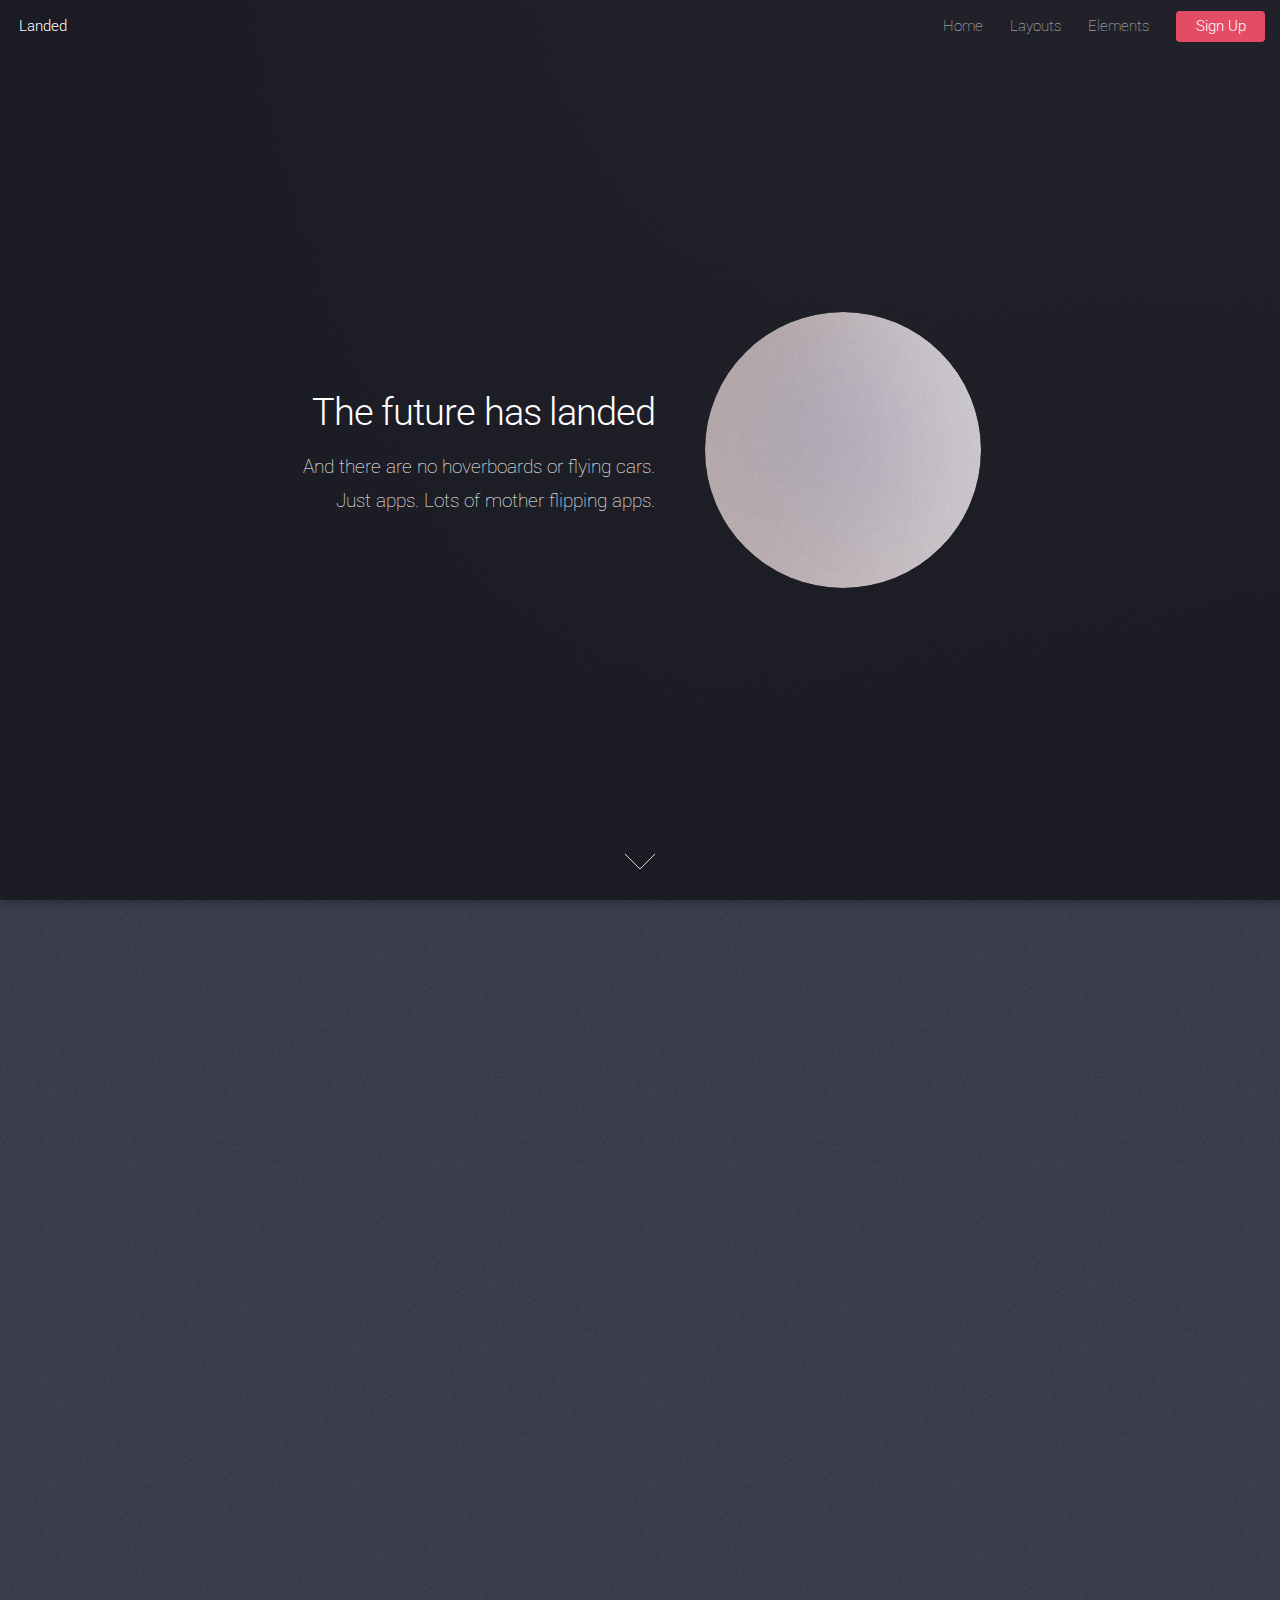
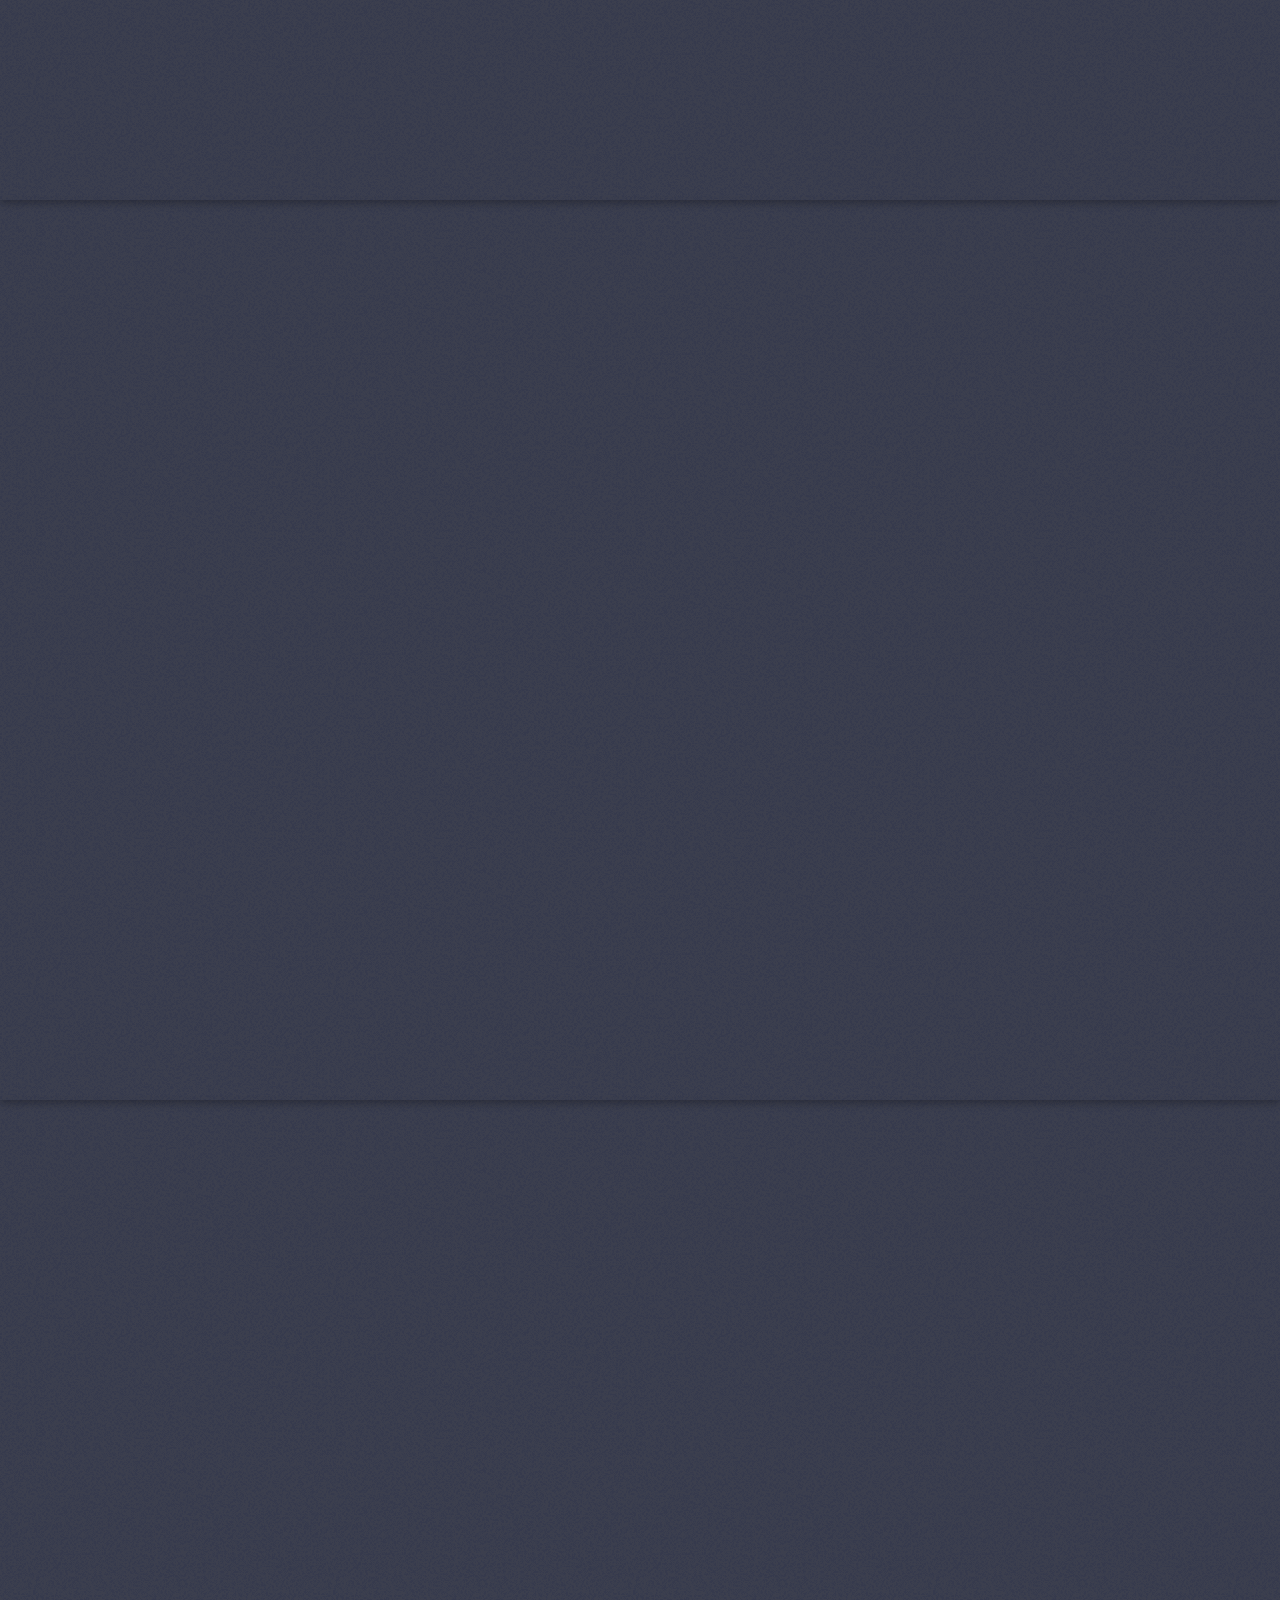
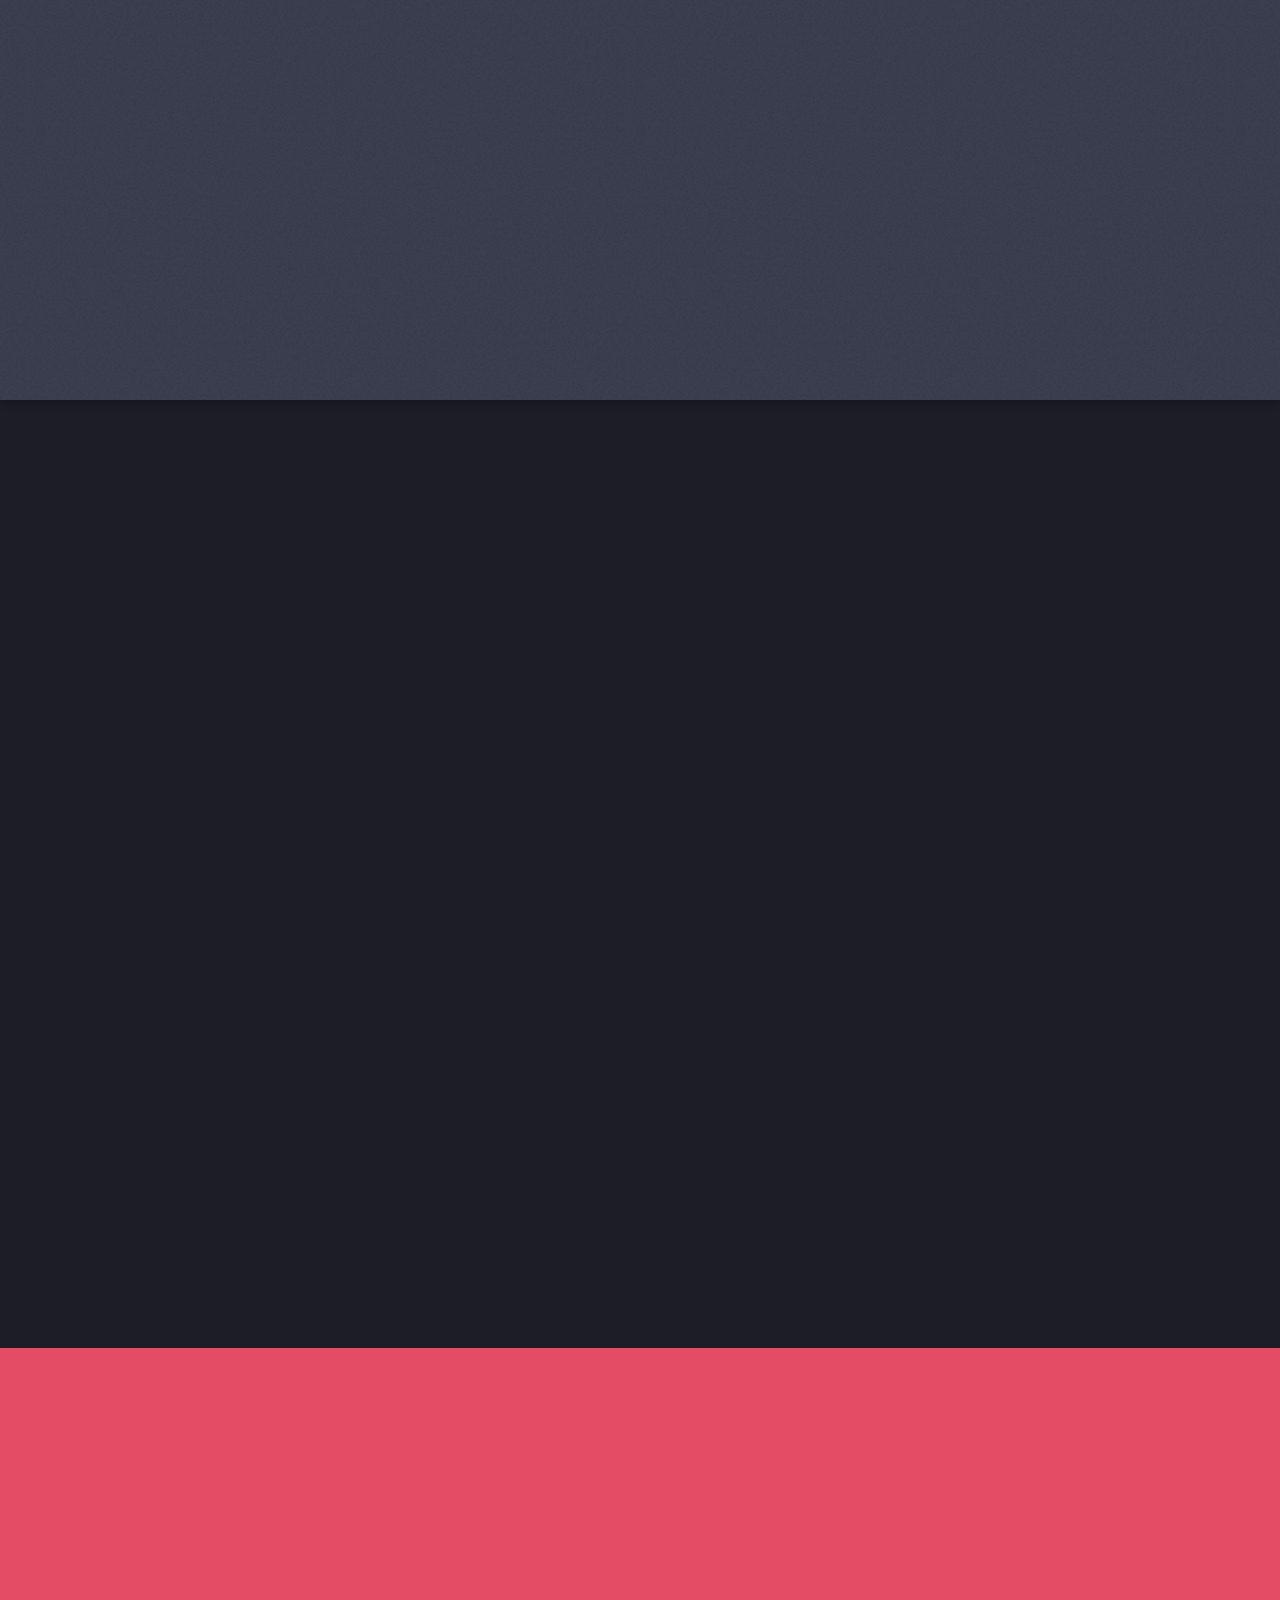
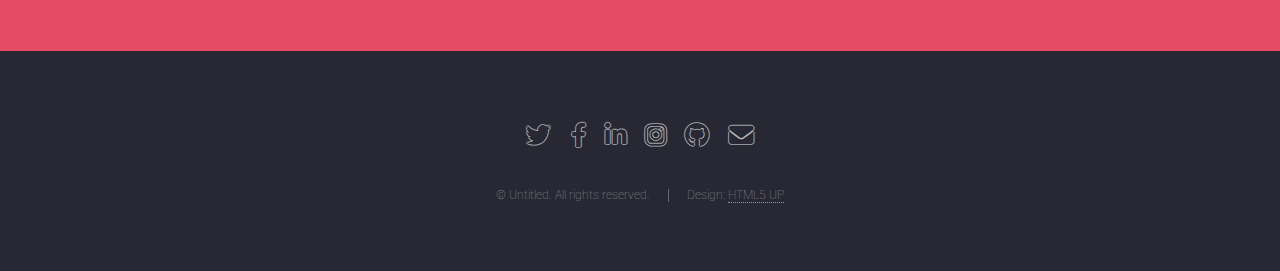
==== index.html @ 984fe303 "Initial commit" ====
<!DOCTYPE HTML>
<!--
	Landed by HTML5 UP
	html5up.net | @ajlkn
	Free for personal and commercial use under the CCA 3.0 license (html5up.net/license)
-->
<html>
	<head>
		<title>Landed by HTML5 UP</title>
		<meta charset="utf-8" />
		<meta name="viewport" content="width=device-width, initial-scale=1, user-scalable=no" />
		<link rel="stylesheet" href="assets/css/main.css" />
		<noscript><link rel="stylesheet" href="assets/css/noscript.css" /></noscript>
	</head>
	<body class="is-preload landing">
		<div id="page-wrapper">

			<!-- Header -->
				<header id="header">
					<h1 id="logo"><a href="index.html">Landed</a></h1>
					<nav id="nav">
						<ul>
							<li><a href="index.html">Home</a></li>
							<li>
								<a href="#">Layouts</a>
								<ul>
									<li><a href="left-sidebar.html">Left Sidebar</a></li>
									<li><a href="right-sidebar.html">Right Sidebar</a></li>
									<li><a href="no-sidebar.html">No Sidebar</a></li>
									<li>
										<a href="#">Submenu</a>
										<ul>
											<li><a href="#">Option 1</a></li>
											<li><a href="#">Option 2</a></li>
											<li><a href="#">Option 3</a></li>
											<li><a href="#">Option 4</a></li>
										</ul>
									</li>
								</ul>
							</li>
							<li><a href="elements.html">Elements</a></li>
							<li><a href="#" class="button primary">Sign Up</a></li>
						</ul>
					</nav>
				</header>

			<!-- Banner -->
				<section id="banner">
					<div class="content">
						<header>
							<h2>The future has landed</h2>
							<p>And there are no hoverboards or flying cars.<br />
							Just apps. Lots of mother flipping apps.</p>
						</header>
						<span class="image"><img src="images/pic01.jpg" alt="" /></span>
					</div>
					<a href="#one" class="goto-next scrolly">Next</a>
				</section>

			<!-- One -->
				<section id="one" class="spotlight style1 bottom">
					<span class="image fit main"><img src="images/pic02.jpg" alt="" /></span>
					<div class="content">
						<div class="container">
							<div class="row">
								<div class="col-4 col-12-medium">
									<header>
										<h2>Odio faucibus ipsum integer consequat</h2>
										<p>Nascetur eu nibh vestibulum amet gravida nascetur praesent</p>
									</header>
								</div>
								<div class="col-4 col-12-medium">
									<p>Feugiat accumsan lorem eu ac lorem amet sed accumsan donec.
									Blandit orci porttitor semper. Arcu phasellus tortor enim mi
									nisi praesent dolor adipiscing. Integer mi sed nascetur cep aliquet
									augue varius tempus lobortis porttitor accumsan consequat
									adipiscing lorem dolor.</p>
								</div>
								<div class="col-4 col-12-medium">
									<p>Morbi enim nascetur et placerat lorem sed iaculis neque ante
									adipiscing adipiscing metus massa. Blandit orci porttitor semper.
									Arcu phasellus tortor enim mi mi nisi praesent adipiscing. Integer
									mi sed nascetur cep aliquet augue varius tempus. Feugiat lorem
									ipsum dolor nullam.</p>
								</div>
							</div>
						</div>
					</div>
					<a href="#two" class="goto-next scrolly">Next</a>
				</section>

			<!-- Two -->
				<section id="two" class="spotlight style2 right">
					<span class="image fit main"><img src="images/pic03.jpg" alt="" /></span>
					<div class="content">
						<header>
							<h2>Interdum amet non magna accumsan</h2>
							<p>Nunc commodo accumsan eget id nisi eu col volutpat magna</p>
						</header>
						<p>Feugiat accumsan lorem eu ac lorem amet ac arcu phasellus tortor enim mi mi nisi praesent adipiscing. Integer mi sed nascetur cep aliquet augue varius tempus lobortis porttitor lorem et accumsan consequat adipiscing lorem.</p>
						<ul class="actions">
							<li><a href="#" class="button">Learn More</a></li>
						</ul>
					</div>
					<a href="#three" class="goto-next scrolly">Next</a>
				</section>

			<!-- Three -->
				<section id="three" class="spotlight style3 left">
					<span class="image fit main bottom"><img src="images/pic04.jpg" alt="" /></span>
					<div class="content">
						<header>
							<h2>Interdum felis blandit praesent sed augue</h2>
							<p>Accumsan integer ultricies aliquam vel massa sapien phasellus</p>
						</header>
						<p>Feugiat accumsan lorem eu ac lorem amet ac arcu phasellus tortor enim mi mi nisi praesent adipiscing. Integer mi sed nascetur cep aliquet augue varius tempus lobortis porttitor lorem et accumsan consequat adipiscing lorem.</p>
						<ul class="actions">
							<li><a href="#" class="button">Learn More</a></li>
						</ul>
					</div>
					<a href="#four" class="goto-next scrolly">Next</a>
				</section>

			<!-- Four -->
				<section id="four" class="wrapper style1 special fade-up">
					<div class="container">
						<header class="major">
							<h2>Accumsan sed tempus adipiscing blandit</h2>
							<p>Iaculis ac volutpat vis non enim gravida nisi faucibus posuere arcu consequat</p>
						</header>
						<div class="box alt">
							<div class="row gtr-uniform">
								<section class="col-4 col-6-medium col-12-xsmall">
									<span class="icon solid alt major fa-chart-area"></span>
									<h3>Ipsum sed commodo</h3>
									<p>Feugiat accumsan lorem eu ac lorem amet accumsan donec. Blandit orci porttitor.</p>
								</section>
								<section class="col-4 col-6-medium col-12-xsmall">
									<span class="icon solid alt major fa-comment"></span>
									<h3>Eleifend lorem ornare</h3>
									<p>Feugiat accumsan lorem eu ac lorem amet accumsan donec. Blandit orci porttitor.</p>
								</section>
								<section class="col-4 col-6-medium col-12-xsmall">
									<span class="icon solid alt major fa-flask"></span>
									<h3>Cubilia cep lobortis</h3>
									<p>Feugiat accumsan lorem eu ac lorem amet accumsan donec. Blandit orci porttitor.</p>
								</section>
								<section class="col-4 col-6-medium col-12-xsmall">
									<span class="icon solid alt major fa-paper-plane"></span>
									<h3>Non semper interdum</h3>
									<p>Feugiat accumsan lorem eu ac lorem amet accumsan donec. Blandit orci porttitor.</p>
								</section>
								<section class="col-4 col-6-medium col-12-xsmall">
									<span class="icon solid alt major fa-file"></span>
									<h3>Odio laoreet accumsan</h3>
									<p>Feugiat accumsan lorem eu ac lorem amet accumsan donec. Blandit orci porttitor.</p>
								</section>
								<section class="col-4 col-6-medium col-12-xsmall">
									<span class="icon solid alt major fa-lock"></span>
									<h3>Massa arcu accumsan</h3>
									<p>Feugiat accumsan lorem eu ac lorem amet accumsan donec. Blandit orci porttitor.</p>
								</section>
							</div>
						</div>
						<footer class="major">
							<ul class="actions special">
								<li><a href="#" class="button">Magna sed feugiat</a></li>
							</ul>
						</footer>
					</div>
				</section>

			<!-- Five -->
				<section id="five" class="wrapper style2 special fade">
					<div class="container">
						<header>
							<h2>Magna faucibus lorem diam</h2>
							<p>Ante metus praesent faucibus ante integer id accumsan eleifend</p>
						</header>
						<form method="post" action="#" class="cta">
							<div class="row gtr-uniform gtr-50">
								<div class="col-8 col-12-xsmall"><input type="email" name="email" id="email" placeholder="Your Email Address" /></div>
								<div class="col-4 col-12-xsmall"><input type="submit" value="Get Started" class="fit primary" /></div>
							</div>
						</form>
					</div>
				</section>

			<!-- Footer -->
				<footer id="footer">
					<ul class="icons">
						<li><a href="#" class="icon brands alt fa-twitter"><span class="label">Twitter</span></a></li>
						<li><a href="#" class="icon brands alt fa-facebook-f"><span class="label">Facebook</span></a></li>
						<li><a href="#" class="icon brands alt fa-linkedin-in"><span class="label">LinkedIn</span></a></li>
						<li><a href="#" class="icon brands alt fa-instagram"><span class="label">Instagram</span></a></li>
						<li><a href="#" class="icon brands alt fa-github"><span class="label">GitHub</span></a></li>
						<li><a href="#" class="icon solid alt fa-envelope"><span class="label">Email</span></a></li>
					</ul>
					<ul class="copyright">
						<li>&copy; Untitled. All rights reserved.</li><li>Design: <a href="http://html5up.net">HTML5 UP</a></li>
					</ul>
				</footer>

		</div>

		<!-- Scripts -->
			<script src="assets/js/jquery.min.js"></script>
			<script src="assets/js/jquery.scrolly.min.js"></script>
			<script src="assets/js/jquery.dropotron.min.js"></script>
			<script src="assets/js/jquery.scrollex.min.js"></script>
			<script src="assets/js/browser.min.js"></script>
			<script src="assets/js/breakpoints.min.js"></script>
			<script src="assets/js/util.js"></script>
			<script src="assets/js/main.js"></script>

	</body>
</html>
---- assets/css/main.css ----
@import url("fontawesome-all.min.css");
@import url("https://fonts.googleapis.com/css?family=Roboto:100,300,100italic,300italic");

/*
	Landed by HTML5 UP
	html5up.net | @ajlkn
	Free for personal and commercial use under the CCA 3.0 license (html5up.net/license)
*/

html, body, div, span, applet, object,
iframe, h1, h2, h3, h4, h5, h6, p, blockquote,
pre, a, abbr, acronym, address, big, cite,
code, del, dfn, em, img, ins, kbd, q, s, samp,
small, strike, strong, sub, sup, tt, var, b,
u, i, center, dl, dt, dd, ol, ul, li, fieldset,
form, label, legend, table, caption, tbody,
tfoot, thead, tr, th, td, article, aside,
canvas, details, embed, figure, figcaption,
footer, header, hgroup, menu, nav, output, ruby,
section, summary, time, mark, audio, video {
	margin: 0;
	padding: 0;
	border: 0;
	font-size: 100%;
	font: inherit;
	vertical-align: baseline;}

article, aside, details, figcaption, figure,
footer, header, hgroup, menu, nav, section {
	display: block;}

body {
	line-height: 1;
}

ol, ul {
	list-style: none;
}

blockquote, q {
	quotes: none;
}

	blockquote:before, blockquote:after, q:before, q:after {
		content: '';
		content: none;
	}

table {
	border-collapse: collapse;
	border-spacing: 0;
}

body {
	-webkit-text-size-adjust: none;
}

mark {
	background-color: transparent;
	color: inherit;
}

input::-moz-focus-inner {
	border: 0;
	padding: 0;
}

input, select, textarea {
	-moz-appearance: none;
	-webkit-appearance: none;
	-ms-appearance: none;
	appearance: none;
}

/* Basic */

	html {
		box-sizing: border-box;
	}

	*, *:before, *:after {
		box-sizing: inherit;
	}

	html, body {
		background: #1c1d26;
	}

	body.is-preload *, body.is-preload *:before, body.is-preload *:after {
		-moz-animation: none !important;
		-webkit-animation: none !important;
		-ms-animation: none !important;
		animation: none !important;
		-moz-transition: none !important;
		-webkit-transition: none !important;
		-ms-transition: none !important;
		transition: none !important;
	}

	body, input, select, textarea {
		color: rgba(255, 255, 255, 0.75);
		font-family: "Roboto", Helvetica, sans-serif;
		font-size: 15pt;
		font-weight: 100;
		line-height: 1.75em;
	}

	a {
		-moz-transition: border-color 0.2s ease-in-out, color 0.2s ease-in-out;
		-webkit-transition: border-color 0.2s ease-in-out, color 0.2s ease-in-out;
		-ms-transition: border-color 0.2s ease-in-out, color 0.2s ease-in-out;
		transition: border-color 0.2s ease-in-out, color 0.2s ease-in-out;
		border-bottom: dotted 1px;
		color: #e44c65;
		text-decoration: none;
	}

		a:hover {
			color: #e44c65 !important;
			border-bottom-color: transparent;
		}

	strong, b {
		color: #ffffff;
		font-weight: 300;
	}

	em, i {
		font-style: italic;
	}

	p {
		margin: 0 0 2em 0;
	}

	h1, h2, h3, h4, h5, h6 {
		color: #ffffff;
		font-weight: 300;
		line-height: 1em;
		margin: 0 0 1em 0;
	}

		h1 a, h2 a, h3 a, h4 a, h5 a, h6 a {
			color: inherit;
			border: 0;
		}

	h2 {
		font-size: 2em;
		line-height: 1.5em;
		letter-spacing: -0.025em;
	}

	h3 {
		font-size: 1.35em;
		line-height: 1.5em;
	}

	h4 {
		font-size: 1.1em;
		line-height: 1.5em;
	}

	h5 {
		font-size: 0.9em;
		line-height: 1.5em;
	}

	h6 {
		font-size: 0.7em;
		line-height: 1.5em;
	}

	sub {
		font-size: 0.8em;
		position: relative;
		top: 0.5em;
	}

	sup {
		font-size: 0.8em;
		position: relative;
		top: -0.5em;
	}

	hr {
		border: 0;
		border-bottom: solid 1px rgba(255, 255, 255, 0.3);
		margin: 3em 0;
	}

		hr.major {
			margin: 4em 0;
		}

	blockquote {
		border-left: solid 4px rgba(255, 255, 255, 0.3);
		font-style: italic;
		margin: 0 0 2em 0;
		padding: 0.5em 0 0.5em 2em;
	}

	code {
		background: rgba(255, 255, 255, 0.075);
		border-radius: 4px;
		font-family: "Courier New", monospace;
		font-size: 0.9em;
		margin: 0 0.25em;
		padding: 0.25em 0.65em;
	}

	pre {
		-webkit-overflow-scrolling: touch;
		font-family: "Courier New", monospace;
		font-size: 0.9em;
		margin: 0 0 2em 0;
	}

		pre code {
			display: block;
			line-height: 1.75em;
			padding: 1em 1.5em;
			overflow-x: auto;
		}

	.align-left {
		text-align: left;
	}

	.align-center {
		text-align: center;
	}

	.align-right {
		text-align: right;
	}

/* Loader */

	@-moz-keyframes spinner-show {
		0% {
			opacity: 0;
		}

		100% {
			opacity: 1;
		}
	}

	@-webkit-keyframes spinner-show {
		0% {
			opacity: 0;
		}

		100% {
			opacity: 1;
		}
	}

	@-ms-keyframes spinner-show {
		0% {
			opacity: 0;
		}

		100% {
			opacity: 1;
		}
	}

	@keyframes spinner-show {
		0% {
			opacity: 0;
		}

		100% {
			opacity: 1;
		}
	}

	@-moz-keyframes spinner-hide {
		0% {
			color: rgba(255, 255, 255, 0.15);
			z-index: 100001;
			-moz-transform: scale(1) rotate(0deg);
			-webkit-transform: scale(1) rotate(0deg);
			-ms-transform: scale(1) rotate(0deg);
			transform: scale(1) rotate(0deg);
		}

		99% {
			color: #1c1d26;
			z-index: 100001;
			-moz-transform: scale(0.5) rotate(360deg);
			-webkit-transform: scale(0.5) rotate(360deg);
			-ms-transform: scale(0.5) rotate(360deg);
			transform: scale(0.5) rotate(360deg);
		}

		100% {
			color: #1c1d26;
			z-index: -1;
			-moz-transform: scale(0.5) rotate(360deg);
			-webkit-transform: scale(0.5) rotate(360deg);
			-ms-transform: scale(0.5) rotate(360deg);
			transform: scale(0.5) rotate(360deg);
		}
	}

	@-webkit-keyframes spinner-hide {
		0% {
			color: rgba(255, 255, 255, 0.15);
			z-index: 100001;
			-moz-transform: scale(1) rotate(0deg);
			-webkit-transform: scale(1) rotate(0deg);
			-ms-transform: scale(1) rotate(0deg);
			transform: scale(1) rotate(0deg);
		}

		99% {
			color: #1c1d26;
			z-index: 100001;
			-moz-transform: scale(0.5) rotate(360deg);
			-webkit-transform: scale(0.5) rotate(360deg);
			-ms-transform: scale(0.5) rotate(360deg);
			transform: scale(0.5) rotate(360deg);
		}

		100% {
			color: #1c1d26;
			z-index: -1;
			-moz-transform: scale(0.5) rotate(360deg);
			-webkit-transform: scale(0.5) rotate(360deg);
			-ms-transform: scale(0.5) rotate(360deg);
			transform: scale(0.5) rotate(360deg);
		}
	}

	@-ms-keyframes spinner-hide {
		0% {
			color: rgba(255, 255, 255, 0.15);
			z-index: 100001;
			-moz-transform: scale(1) rotate(0deg);
			-webkit-transform: scale(1) rotate(0deg);
			-ms-transform: scale(1) rotate(0deg);
			transform: scale(1) rotate(0deg);
		}

		99% {
			color: #1c1d26;
			z-index: 100001;
			-moz-transform: scale(0.5) rotate(360deg);
			-webkit-transform: scale(0.5) rotate(360deg);
			-ms-transform: scale(0.5) rotate(360deg);
			transform: scale(0.5) rotate(360deg);
		}

		100% {
			color: #1c1d26;
			z-index: -1;
			-moz-transform: scale(0.5) rotate(360deg);
			-webkit-transform: scale(0.5) rotate(360deg);
			-ms-transform: scale(0.5) rotate(360deg);
			transform: scale(0.5) rotate(360deg);
		}
	}

	@keyframes spinner-hide {
		0% {
			color: rgba(255, 255, 255, 0.15);
			z-index: 100001;
			-moz-transform: scale(1) rotate(0deg);
			-webkit-transform: scale(1) rotate(0deg);
			-ms-transform: scale(1) rotate(0deg);
			transform: scale(1) rotate(0deg);
		}

		99% {
			color: #1c1d26;
			z-index: 100001;
			-moz-transform: scale(0.5) rotate(360deg);
			-webkit-transform: scale(0.5) rotate(360deg);
			-ms-transform: scale(0.5) rotate(360deg);
			transform: scale(0.5) rotate(360deg);
		}

		100% {
			color: #1c1d26;
			z-index: -1;
			-moz-transform: scale(0.5) rotate(360deg);
			-webkit-transform: scale(0.5) rotate(360deg);
			-ms-transform: scale(0.5) rotate(360deg);
			transform: scale(0.5) rotate(360deg);
		}
	}

	@-moz-keyframes spinner-rotate {
		0% {
			-moz-transform: scale(1) rotate(0deg);
			-webkit-transform: scale(1) rotate(0deg);
			-ms-transform: scale(1) rotate(0deg);
			transform: scale(1) rotate(0deg);
		}

		100% {
			-moz-transform: scale(1) rotate(360deg);
			-webkit-transform: scale(1) rotate(360deg);
			-ms-transform: scale(1) rotate(360deg);
			transform: scale(1) rotate(360deg);
		}
	}

	@-webkit-keyframes spinner-rotate {
		0% {
			-moz-transform: scale(1) rotate(0deg);
			-webkit-transform: scale(1) rotate(0deg);
			-ms-transform: scale(1) rotate(0deg);
			transform: scale(1) rotate(0deg);
		}

		100% {
			-moz-transform: scale(1) rotate(360deg);
			-webkit-transform: scale(1) rotate(360deg);
			-ms-transform: scale(1) rotate(360deg);
			transform: scale(1) rotate(360deg);
		}
	}

	@-ms-keyframes spinner-rotate {
		0% {
			-moz-transform: scale(1) rotate(0deg);
			-webkit-transform: scale(1) rotate(0deg);
			-ms-transform: scale(1) rotate(0deg);
			transform: scale(1) rotate(0deg);
		}

		100% {
			-moz-transform: scale(1) rotate(360deg);
			-webkit-transform: scale(1) rotate(360deg);
			-ms-transform: scale(1) rotate(360deg);
			transform: scale(1) rotate(360deg);
		}
	}

	@keyframes spinner-rotate {
		0% {
			-moz-transform: scale(1) rotate(0deg);
			-webkit-transform: scale(1) rotate(0deg);
			-ms-transform: scale(1) rotate(0deg);
			transform: scale(1) rotate(0deg);
		}

		100% {
			-moz-transform: scale(1) rotate(360deg);
			-webkit-transform: scale(1) rotate(360deg);
			-ms-transform: scale(1) rotate(360deg);
			transform: scale(1) rotate(360deg);
		}
	}

	@-moz-keyframes overlay-hide {
		0% {
			opacity: 1;
			z-index: 100000;
		}

		15% {
			opacity: 1;
			z-index: 100000;
		}

		99% {
			opacity: 0;
			z-index: 100000;
		}

		100% {
			opacity: 0;
			z-index: -1;
		}
	}

	@-webkit-keyframes overlay-hide {
		0% {
			opacity: 1;
			z-index: 100000;
		}

		15% {
			opacity: 1;
			z-index: 100000;
		}

		99% {
			opacity: 0;
			z-index: 100000;
		}

		100% {
			opacity: 0;
			z-index: -1;
		}
	}

	@-ms-keyframes overlay-hide {
		0% {
			opacity: 1;
			z-index: 100000;
		}

		15% {
			opacity: 1;
			z-index: 100000;
		}

		99% {
			opacity: 0;
			z-index: 100000;
		}

		100% {
			opacity: 0;
			z-index: -1;
		}
	}

	@keyframes overlay-hide {
		0% {
			opacity: 1;
			z-index: 100000;
		}

		15% {
			opacity: 1;
			z-index: 100000;
		}

		99% {
			opacity: 0;
			z-index: 100000;
		}

		100% {
			opacity: 0;
			z-index: -1;
		}
	}

	body.landing {
		text-decoration: none;
	}

		body.landing:before {
			-moz-osx-font-smoothing: grayscale;
			-webkit-font-smoothing: antialiased;
			display: inline-block;
			font-style: normal;
			font-variant: normal;
			text-rendering: auto;
			line-height: 1;
			text-transform: none !important;
			font-family: 'Font Awesome 5 Free';
			font-weight: 900;
		}

		body.landing:before {
			-moz-animation: spinner-show 1.5s 1 0.25s ease forwards, spinner-hide 0.25s ease-in-out forwards !important;
			-webkit-animation: spinner-show 1.5s 1 0.25s ease forwards, spinner-hide 0.25s ease-in-out forwards !important;
			-ms-animation: spinner-show 1.5s 1 0.25s ease forwards, spinner-hide 0.25s ease-in-out forwards !important;
			animation: spinner-show 1.5s 1 0.25s ease forwards, spinner-hide 0.25s ease-in-out forwards !important;
			-moz-transform-origin: 50% 50%;
			-webkit-transform-origin: 50% 50%;
			-ms-transform-origin: 50% 50%;
			transform-origin: 50% 50%;
			color: rgba(255, 255, 255, 0.15);
			content: '\f1ce';
			cursor: default;
			display: block;
			font-size: 2em;
			height: 2em;
			left: 50%;
			line-height: 2em;
			margin: -1em 0 0 -1em;
			opacity: 0;
			position: fixed;
			text-align: center;
			top: 50%;
			width: 2em;
			z-index: -1;
		}

		body.landing:after {
			-moz-animation: overlay-hide 1.5s ease-in forwards !important;
			-webkit-animation: overlay-hide 1.5s ease-in forwards !important;
			-ms-animation: overlay-hide 1.5s ease-in forwards !important;
			animation: overlay-hide 1.5s ease-in forwards !important;
			background: #1c1d26;
			content: '';
			display: block;
			height: 100%;
			left: 0;
			opacity: 0;
			position: fixed;
			top: 0;
			width: 100%;
			z-index: -1;
		}

		body.landing.is-preload:before {
			-moz-animation: spinner-show 1.5s 1 0.25s ease forwards, spinner-rotate 0.75s infinite linear !important;
			-webkit-animation: spinner-show 1.5s 1 0.25s ease forwards, spinner-rotate 0.75s infinite linear !important;
			-ms-animation: spinner-show 1.5s 1 0.25s ease forwards, spinner-rotate 0.75s infinite linear !important;
			animation: spinner-show 1.5s 1 0.25s ease forwards, spinner-rotate 0.75s infinite linear !important;
			z-index: 100001;
		}

		body.landing.is-preload:after {
			-moz-animation: none !important;
			-webkit-animation: none !important;
			-ms-animation: none !important;
			animation: none !important;
			opacity: 1;
			z-index: 100000;
		}

	@media (-webkit-min-device-pixel-ratio: 2) {

		body.landing:before {
			line-height: 2.025em;
		}

	}

/* Container */

	.container {
		margin: 0 auto;
		max-width: calc(100% - 4em);
		width: 70em;
	}

		.container.xsmall {
			width: 17.5em;
		}

		.container.small {
			width: 35em;
		}

		.container.medium {
			width: 52.5em;
		}

		.container.large {
			width: 87.5em;
		}

		.container.xlarge {
			width: 105em;
		}

		.container.max {
			width: 100%;
		}

		@media screen and (max-width: 1280px) {

			.container {
				width: 90%;
				max-width: 100%;
			}

		}

		@media screen and (max-width: 980px) {

			.container {
				width: 100% !important;
			}

		}

/* Row */

	.row {
		display: flex;
		flex-wrap: wrap;
		box-sizing: border-box;
		align-items: stretch;
	}

		.row > * {
			box-sizing: border-box;
		}

		.row.gtr-uniform > * > :last-child {
			margin-bottom: 0;
		}

		.row.aln-left {
			justify-content: flex-start;
		}

		.row.aln-center {
			justify-content: center;
		}

		.row.aln-right {
			justify-content: flex-end;
		}

		.row.aln-top {
			align-items: flex-start;
		}

		.row.aln-middle {
			align-items: center;
		}

		.row.aln-bottom {
			align-items: flex-end;
		}

		.row > .imp {
			order: -1;
		}

		.row > .col-1 {
			width: 8.33333%;
		}

		.row > .off-1 {
			margin-left: 8.33333%;
		}

		.row > .col-2 {
			width: 16.66667%;
		}

		.row > .off-2 {
			margin-left: 16.66667%;
		}

		.row > .col-3 {
			width: 25%;
		}

		.row > .off-3 {
			margin-left: 25%;
		}

		.row > .col-4 {
			width: 33.33333%;
		}

		.row > .off-4 {
			margin-left: 33.33333%;
		}

		.row > .col-5 {
			width: 41.66667%;
		}

		.row > .off-5 {
			margin-left: 41.66667%;
		}

		.row > .col-6 {
			width: 50%;
		}

		.row > .off-6 {
			margin-left: 50%;
		}

		.row > .col-7 {
			width: 58.33333%;
		}

		.row > .off-7 {
			margin-left: 58.33333%;
		}

		.row > .col-8 {
			width: 66.66667%;
		}

		.row > .off-8 {
			margin-left: 66.66667%;
		}

		.row > .col-9 {
			width: 75%;
		}

		.row > .off-9 {
			margin-left: 75%;
		}

		.row > .col-10 {
			width: 83.33333%;
		}

		.row > .off-10 {
			margin-left: 83.33333%;
		}

		.row > .col-11 {
			width: 91.66667%;
		}

		.row > .off-11 {
			margin-left: 91.66667%;
		}

		.row > .col-12 {
			width: 100%;
		}

		.row > .off-12 {
			margin-left: 100%;
		}

		.row.gtr-0 {
			margin-top: 0;
			margin-left: 0em;
		}

			.row.gtr-0 > * {
				padding: 0 0 0 0em;
			}

			.row.gtr-0.gtr-uniform {
				margin-top: 0em;
			}

				.row.gtr-0.gtr-uniform > * {
					padding-top: 0em;
				}

		.row.gtr-25 {
			margin-top: 0;
			margin-left: -0.625em;
		}

			.row.gtr-25 > * {
				padding: 0 0 0 0.625em;
			}

			.row.gtr-25.gtr-uniform {
				margin-top: -0.625em;
			}

				.row.gtr-25.gtr-uniform > * {
					padding-top: 0.625em;
				}

		.row.gtr-50 {
			margin-top: 0;
			margin-left: -1.25em;
		}

			.row.gtr-50 > * {
				padding: 0 0 0 1.25em;
			}

			.row.gtr-50.gtr-uniform {
				margin-top: -1.25em;
			}

				.row.gtr-50.gtr-uniform > * {
					padding-top: 1.25em;
				}

		.row {
			margin-top: 0;
			margin-left: -2.5em;
		}

			.row > * {
				padding: 0 0 0 2.5em;
			}

			.row.gtr-uniform {
				margin-top: -2.5em;
			}

				.row.gtr-uniform > * {
					padding-top: 2.5em;
				}

		.row.gtr-150 {
			margin-top: 0;
			margin-left: -3.75em;
		}

			.row.gtr-150 > * {
				padding: 0 0 0 3.75em;
			}

			.row.gtr-150.gtr-uniform {
				margin-top: -3.75em;
			}

				.row.gtr-150.gtr-uniform > * {
					padding-top: 3.75em;
				}

		.row.gtr-200 {
			margin-top: 0;
			margin-left: -5em;
		}

			.row.gtr-200 > * {
				padding: 0 0 0 5em;
			}

			.row.gtr-200.gtr-uniform {
				margin-top: -5em;
			}

				.row.gtr-200.gtr-uniform > * {
					padding-top: 5em;
				}

		@media screen and (max-width: 1680px) {

			.row {
				display: flex;
				flex-wrap: wrap;
				box-sizing: border-box;
				align-items: stretch;
			}

				.row > * {
					box-sizing: border-box;
				}

				.row.gtr-uniform > * > :last-child {
					margin-bottom: 0;
				}

				.row.aln-left {
					justify-content: flex-start;
				}

				.row.aln-center {
					justify-content: center;
				}

				.row.aln-right {
					justify-content: flex-end;
				}

				.row.aln-top {
					align-items: flex-start;
				}

				.row.aln-middle {
					align-items: center;
				}

				.row.aln-bottom {
					align-items: flex-end;
				}

				.row > .imp-xlarge {
					order: -1;
				}

				.row > .col-1-xlarge {
					width: 8.33333%;
				}

				.row > .off-1-xlarge {
					margin-left: 8.33333%;
				}

				.row > .col-2-xlarge {
					width: 16.66667%;
				}

				.row > .off-2-xlarge {
					margin-left: 16.66667%;
				}

				.row > .col-3-xlarge {
					width: 25%;
				}

				.row > .off-3-xlarge {
					margin-left: 25%;
				}

				.row > .col-4-xlarge {
					width: 33.33333%;
				}

				.row > .off-4-xlarge {
					margin-left: 33.33333%;
				}

				.row > .col-5-xlarge {
					width: 41.66667%;
				}

				.row > .off-5-xlarge {
					margin-left: 41.66667%;
				}

				.row > .col-6-xlarge {
					width: 50%;
				}

				.row > .off-6-xlarge {
					margin-left: 50%;
				}

				.row > .col-7-xlarge {
					width: 58.33333%;
				}

				.row > .off-7-xlarge {
					margin-left: 58.33333%;
				}

				.row > .col-8-xlarge {
					width: 66.66667%;
				}

				.row > .off-8-xlarge {
					margin-left: 66.66667%;
				}

				.row > .col-9-xlarge {
					width: 75%;
				}

				.row > .off-9-xlarge {
					margin-left: 75%;
				}

				.row > .col-10-xlarge {
					width: 83.33333%;
				}

				.row > .off-10-xlarge {
					margin-left: 83.33333%;
				}

				.row > .col-11-xlarge {
					width: 91.66667%;
				}

				.row > .off-11-xlarge {
					margin-left: 91.66667%;
				}

				.row > .col-12-xlarge {
					width: 100%;
				}

				.row > .off-12-xlarge {
					margin-left: 100%;
				}

				.row.gtr-0 {
					margin-top: 0;
					margin-left: 0em;
				}

					.row.gtr-0 > * {
						padding: 0 0 0 0em;
					}

					.row.gtr-0.gtr-uniform {
						margin-top: 0em;
					}

						.row.gtr-0.gtr-uniform > * {
							padding-top: 0em;
						}

				.row.gtr-25 {
					margin-top: 0;
					margin-left: -0.625em;
				}

					.row.gtr-25 > * {
						padding: 0 0 0 0.625em;
					}

					.row.gtr-25.gtr-uniform {
						margin-top: -0.625em;
					}

						.row.gtr-25.gtr-uniform > * {
							padding-top: 0.625em;
						}

				.row.gtr-50 {
					margin-top: 0;
					margin-left: -1.25em;
				}

					.row.gtr-50 > * {
						padding: 0 0 0 1.25em;
					}

					.row.gtr-50.gtr-uniform {
						margin-top: -1.25em;
					}

						.row.gtr-50.gtr-uniform > * {
							padding-top: 1.25em;
						}

				.row {
					margin-top: 0;
					margin-left: -2.5em;
				}

					.row > * {
						padding: 0 0 0 2.5em;
					}

					.row.gtr-uniform {
						margin-top: -2.5em;
					}

						.row.gtr-uniform > * {
							padding-top: 2.5em;
						}

				.row.gtr-150 {
					margin-top: 0;
					margin-left: -3.75em;
				}

					.row.gtr-150 > * {
						padding: 0 0 0 3.75em;
					}

					.row.gtr-150.gtr-uniform {
						margin-top: -3.75em;
					}

						.row.gtr-150.gtr-uniform > * {
							padding-top: 3.75em;
						}

				.row.gtr-200 {
					margin-top: 0;
					margin-left: -5em;
				}

					.row.gtr-200 > * {
						padding: 0 0 0 5em;
					}

					.row.gtr-200.gtr-uniform {
						margin-top: -5em;
					}

						.row.gtr-200.gtr-uniform > * {
							padding-top: 5em;
						}

		}

		@media screen and (max-width: 1280px) {

			.row {
				display: flex;
				flex-wrap: wrap;
				box-sizing: border-box;
				align-items: stretch;
			}

				.row > * {
					box-sizing: border-box;
				}

				.row.gtr-uniform > * > :last-child {
					margin-bottom: 0;
				}

				.row.aln-left {
					justify-content: flex-start;
				}

				.row.aln-center {
					justify-content: center;
				}

				.row.aln-right {
					justify-content: flex-end;
				}

				.row.aln-top {
					align-items: flex-start;
				}

				.row.aln-middle {
					align-items: center;
				}

				.row.aln-bottom {
					align-items: flex-end;
				}

				.row > .imp-large {
					order: -1;
				}

				.row > .col-1-large {
					width: 8.33333%;
				}

				.row > .off-1-large {
					margin-left: 8.33333%;
				}

				.row > .col-2-large {
					width: 16.66667%;
				}

				.row > .off-2-large {
					margin-left: 16.66667%;
				}

				.row > .col-3-large {
					width: 25%;
				}

				.row > .off-3-large {
					margin-left: 25%;
				}

				.row > .col-4-large {
					width: 33.33333%;
				}

				.row > .off-4-large {
					margin-left: 33.33333%;
				}

				.row > .col-5-large {
					width: 41.66667%;
				}

				.row > .off-5-large {
					margin-left: 41.66667%;
				}

				.row > .col-6-large {
					width: 50%;
				}

				.row > .off-6-large {
					margin-left: 50%;
				}

				.row > .col-7-large {
					width: 58.33333%;
				}

				.row > .off-7-large {
					margin-left: 58.33333%;
				}

				.row > .col-8-large {
					width: 66.66667%;
				}

				.row > .off-8-large {
					margin-left: 66.66667%;
				}

				.row > .col-9-large {
					width: 75%;
				}

				.row > .off-9-large {
					margin-left: 75%;
				}

				.row > .col-10-large {
					width: 83.33333%;
				}

				.row > .off-10-large {
					margin-left: 83.33333%;
				}

				.row > .col-11-large {
					width: 91.66667%;
				}

				.row > .off-11-large {
					margin-left: 91.66667%;
				}

				.row > .col-12-large {
					width: 100%;
				}

				.row > .off-12-large {
					margin-left: 100%;
				}

				.row.gtr-0 {
					margin-top: 0;
					margin-left: 0em;
				}

					.row.gtr-0 > * {
						padding: 0 0 0 0em;
					}

					.row.gtr-0.gtr-uniform {
						margin-top: 0em;
					}

						.row.gtr-0.gtr-uniform > * {
							padding-top: 0em;
						}

				.row.gtr-25 {
					margin-top: 0;
					margin-left: -0.625em;
				}

					.row.gtr-25 > * {
						padding: 0 0 0 0.625em;
					}

					.row.gtr-25.gtr-uniform {
						margin-top: -0.625em;
					}

						.row.gtr-25.gtr-uniform > * {
							padding-top: 0.625em;
						}

				.row.gtr-50 {
					margin-top: 0;
					margin-left: -1.25em;
				}

					.row.gtr-50 > * {
						padding: 0 0 0 1.25em;
					}

					.row.gtr-50.gtr-uniform {
						margin-top: -1.25em;
					}

						.row.gtr-50.gtr-uniform > * {
							padding-top: 1.25em;
						}

				.row {
					margin-top: 0;
					margin-left: -2.5em;
				}

					.row > * {
						padding: 0 0 0 2.5em;
					}

					.row.gtr-uniform {
						margin-top: -2.5em;
					}

						.row.gtr-uniform > * {
							padding-top: 2.5em;
						}

				.row.gtr-150 {
					margin-top: 0;
					margin-left: -3.75em;
				}

					.row.gtr-150 > * {
						padding: 0 0 0 3.75em;
					}

					.row.gtr-150.gtr-uniform {
						margin-top: -3.75em;
					}

						.row.gtr-150.gtr-uniform > * {
							padding-top: 3.75em;
						}

				.row.gtr-200 {
					margin-top: 0;
					margin-left: -5em;
				}

					.row.gtr-200 > * {
						padding: 0 0 0 5em;
					}

					.row.gtr-200.gtr-uniform {
						margin-top: -5em;
					}

						.row.gtr-200.gtr-uniform > * {
							padding-top: 5em;
						}

		}

		@media screen and (max-width: 980px) {

			.row {
				display: flex;
				flex-wrap: wrap;
				box-sizing: border-box;
				align-items: stretch;
			}

				.row > * {
					box-sizing: border-box;
				}

				.row.gtr-uniform > * > :last-child {
					margin-bottom: 0;
				}

				.row.aln-left {
					justify-content: flex-start;
				}

				.row.aln-center {
					justify-content: center;
				}

				.row.aln-right {
					justify-content: flex-end;
				}

				.row.aln-top {
					align-items: flex-start;
				}

				.row.aln-middle {
					align-items: center;
				}

				.row.aln-bottom {
					align-items: flex-end;
				}

				.row > .imp-medium {
					order: -1;
				}

				.row > .col-1-medium {
					width: 8.33333%;
				}

				.row > .off-1-medium {
					margin-left: 8.33333%;
				}

				.row > .col-2-medium {
					width: 16.66667%;
				}

				.row > .off-2-medium {
					margin-left: 16.66667%;
				}

				.row > .col-3-medium {
					width: 25%;
				}

				.row > .off-3-medium {
					margin-left: 25%;
				}

				.row > .col-4-medium {
					width: 33.33333%;
				}

				.row > .off-4-medium {
					margin-left: 33.33333%;
				}

				.row > .col-5-medium {
					width: 41.66667%;
				}

				.row > .off-5-medium {
					margin-left: 41.66667%;
				}

				.row > .col-6-medium {
					width: 50%;
				}

				.row > .off-6-medium {
					margin-left: 50%;
				}

				.row > .col-7-medium {
					width: 58.33333%;
				}

				.row > .off-7-medium {
					margin-left: 58.33333%;
				}

				.row > .col-8-medium {
					width: 66.66667%;
				}

				.row > .off-8-medium {
					margin-left: 66.66667%;
				}

				.row > .col-9-medium {
					width: 75%;
				}

				.row > .off-9-medium {
					margin-left: 75%;
				}

				.row > .col-10-medium {
					width: 83.33333%;
				}

				.row > .off-10-medium {
					margin-left: 83.33333%;
				}

				.row > .col-11-medium {
					width: 91.66667%;
				}

				.row > .off-11-medium {
					margin-left: 91.66667%;
				}

				.row > .col-12-medium {
					width: 100%;
				}

				.row > .off-12-medium {
					margin-left: 100%;
				}

				.row.gtr-0 {
					margin-top: 0;
					margin-left: 0em;
				}

					.row.gtr-0 > * {
						padding: 0 0 0 0em;
					}

					.row.gtr-0.gtr-uniform {
						margin-top: 0em;
					}

						.row.gtr-0.gtr-uniform > * {
							padding-top: 0em;
						}

				.row.gtr-25 {
					margin-top: 0;
					margin-left: -0.625em;
				}

					.row.gtr-25 > * {
						padding: 0 0 0 0.625em;
					}

					.row.gtr-25.gtr-uniform {
						margin-top: -0.625em;
					}

						.row.gtr-25.gtr-uniform > * {
							padding-top: 0.625em;
						}

				.row.gtr-50 {
					margin-top: 0;
					margin-left: -1.25em;
				}

					.row.gtr-50 > * {
						padding: 0 0 0 1.25em;
					}

					.row.gtr-50.gtr-uniform {
						margin-top: -1.25em;
					}

						.row.gtr-50.gtr-uniform > * {
							padding-top: 1.25em;
						}

				.row {
					margin-top: 0;
					margin-left: -2.5em;
				}

					.row > * {
						padding: 0 0 0 2.5em;
					}

					.row.gtr-uniform {
						margin-top: -2.5em;
					}

						.row.gtr-uniform > * {
							padding-top: 2.5em;
						}

				.row.gtr-150 {
					margin-top: 0;
					margin-left: -3.75em;
				}

					.row.gtr-150 > * {
						padding: 0 0 0 3.75em;
					}

					.row.gtr-150.gtr-uniform {
						margin-top: -3.75em;
					}

						.row.gtr-150.gtr-uniform > * {
							padding-top: 3.75em;
						}

				.row.gtr-200 {
					margin-top: 0;
					margin-left: -5em;
				}

					.row.gtr-200 > * {
						padding: 0 0 0 5em;
					}

					.row.gtr-200.gtr-uniform {
						margin-top: -5em;
					}

						.row.gtr-200.gtr-uniform > * {
							padding-top: 5em;
						}

		}

		@media screen and (max-width: 736px) {

			.row {
				display: flex;
				flex-wrap: wrap;
				box-sizing: border-box;
				align-items: stretch;
			}

				.row > * {
					box-sizing: border-box;
				}

				.row.gtr-uniform > * > :last-child {
					margin-bottom: 0;
				}

				.row.aln-left {
					justify-content: flex-start;
				}

				.row.aln-center {
					justify-content: center;
				}

				.row.aln-right {
					justify-content: flex-end;
				}

				.row.aln-top {
					align-items: flex-start;
				}

				.row.aln-middle {
					align-items: center;
				}

				.row.aln-bottom {
					align-items: flex-end;
				}

				.row > .imp-small {
					order: -1;
				}

				.row > .col-1-small {
					width: 8.33333%;
				}

				.row > .off-1-small {
					margin-left: 8.33333%;
				}

				.row > .col-2-small {
					width: 16.66667%;
				}

				.row > .off-2-small {
					margin-left: 16.66667%;
				}

				.row > .col-3-small {
					width: 25%;
				}

				.row > .off-3-small {
					margin-left: 25%;
				}

				.row > .col-4-small {
					width: 33.33333%;
				}

				.row > .off-4-small {
					margin-left: 33.33333%;
				}

				.row > .col-5-small {
					width: 41.66667%;
				}

				.row > .off-5-small {
					margin-left: 41.66667%;
				}

				.row > .col-6-small {
					width: 50%;
				}

				.row > .off-6-small {
					margin-left: 50%;
				}

				.row > .col-7-small {
					width: 58.33333%;
				}

				.row > .off-7-small {
					margin-left: 58.33333%;
				}

				.row > .col-8-small {
					width: 66.66667%;
				}

				.row > .off-8-small {
					margin-left: 66.66667%;
				}

				.row > .col-9-small {
					width: 75%;
				}

				.row > .off-9-small {
					margin-left: 75%;
				}

				.row > .col-10-small {
					width: 83.33333%;
				}

				.row > .off-10-small {
					margin-left: 83.33333%;
				}

				.row > .col-11-small {
					width: 91.66667%;
				}

				.row > .off-11-small {
					margin-left: 91.66667%;
				}

				.row > .col-12-small {
					width: 100%;
				}

				.row > .off-12-small {
					margin-left: 100%;
				}

				.row.gtr-0 {
					margin-top: 0;
					margin-left: 0em;
				}

					.row.gtr-0 > * {
						padding: 0 0 0 0em;
					}

					.row.gtr-0.gtr-uniform {
						margin-top: 0em;
					}

						.row.gtr-0.gtr-uniform > * {
							padding-top: 0em;
						}

				.row.gtr-25 {
					margin-top: 0;
					margin-left: -0.625em;
				}

					.row.gtr-25 > * {
						padding: 0 0 0 0.625em;
					}

					.row.gtr-25.gtr-uniform {
						margin-top: -0.625em;
					}

						.row.gtr-25.gtr-uniform > * {
							padding-top: 0.625em;
						}

				.row.gtr-50 {
					margin-top: 0;
					margin-left: -1.25em;
				}

					.row.gtr-50 > * {
						padding: 0 0 0 1.25em;
					}

					.row.gtr-50.gtr-uniform {
						margin-top: -1.25em;
					}

						.row.gtr-50.gtr-uniform > * {
							padding-top: 1.25em;
						}

				.row {
					margin-top: 0;
					margin-left: -2.5em;
				}

					.row > * {
						padding: 0 0 0 2.5em;
					}

					.row.gtr-uniform {
						margin-top: -2.5em;
					}

						.row.gtr-uniform > * {
							padding-top: 2.5em;
						}

				.row.gtr-150 {
					margin-top: 0;
					margin-left: -3.75em;
				}

					.row.gtr-150 > * {
						padding: 0 0 0 3.75em;
					}

					.row.gtr-150.gtr-uniform {
						margin-top: -3.75em;
					}

						.row.gtr-150.gtr-uniform > * {
							padding-top: 3.75em;
						}

				.row.gtr-200 {
					margin-top: 0;
					margin-left: -5em;
				}

					.row.gtr-200 > * {
						padding: 0 0 0 5em;
					}

					.row.gtr-200.gtr-uniform {
						margin-top: -5em;
					}

						.row.gtr-200.gtr-uniform > * {
							padding-top: 5em;
						}

		}

		@media screen and (max-width: 480px) {

			.row {
				display: flex;
				flex-wrap: wrap;
				box-sizing: border-box;
				align-items: stretch;
			}

				.row > * {
					box-sizing: border-box;
				}

				.row.gtr-uniform > * > :last-child {
					margin-bottom: 0;
				}

				.row.aln-left {
					justify-content: flex-start;
				}

				.row.aln-center {
					justify-content: center;
				}

				.row.aln-right {
					justify-content: flex-end;
				}

				.row.aln-top {
					align-items: flex-start;
				}

				.row.aln-middle {
					align-items: center;
				}

				.row.aln-bottom {
					align-items: flex-end;
				}

				.row > .imp-xsmall {
					order: -1;
				}

				.row > .col-1-xsmall {
					width: 8.33333%;
				}

				.row > .off-1-xsmall {
					margin-left: 8.33333%;
				}

				.row > .col-2-xsmall {
					width: 16.66667%;
				}

				.row > .off-2-xsmall {
					margin-left: 16.66667%;
				}

				.row > .col-3-xsmall {
					width: 25%;
				}

				.row > .off-3-xsmall {
					margin-left: 25%;
				}

				.row > .col-4-xsmall {
					width: 33.33333%;
				}

				.row > .off-4-xsmall {
					margin-left: 33.33333%;
				}

				.row > .col-5-xsmall {
					width: 41.66667%;
				}

				.row > .off-5-xsmall {
					margin-left: 41.66667%;
				}

				.row > .col-6-xsmall {
					width: 50%;
				}

				.row > .off-6-xsmall {
					margin-left: 50%;
				}

				.row > .col-7-xsmall {
					width: 58.33333%;
				}

				.row > .off-7-xsmall {
					margin-left: 58.33333%;
				}

				.row > .col-8-xsmall {
					width: 66.66667%;
				}

				.row > .off-8-xsmall {
					margin-left: 66.66667%;
				}

				.row > .col-9-xsmall {
					width: 75%;
				}

				.row > .off-9-xsmall {
					margin-left: 75%;
				}

				.row > .col-10-xsmall {
					width: 83.33333%;
				}

				.row > .off-10-xsmall {
					margin-left: 83.33333%;
				}

				.row > .col-11-xsmall {
					width: 91.66667%;
				}

				.row > .off-11-xsmall {
					margin-left: 91.66667%;
				}

				.row > .col-12-xsmall {
					width: 100%;
				}

				.row > .off-12-xsmall {
					margin-left: 100%;
				}

				.row.gtr-0 {
					margin-top: 0;
					margin-left: 0em;
				}

					.row.gtr-0 > * {
						padding: 0 0 0 0em;
					}

					.row.gtr-0.gtr-uniform {
						margin-top: 0em;
					}

						.row.gtr-0.gtr-uniform > * {
							padding-top: 0em;
						}

				.row.gtr-25 {
					margin-top: 0;
					margin-left: -0.625em;
				}

					.row.gtr-25 > * {
						padding: 0 0 0 0.625em;
					}

					.row.gtr-25.gtr-uniform {
						margin-top: -0.625em;
					}

						.row.gtr-25.gtr-uniform > * {
							padding-top: 0.625em;
						}

				.row.gtr-50 {
					margin-top: 0;
					margin-left: -1.25em;
				}

					.row.gtr-50 > * {
						padding: 0 0 0 1.25em;
					}

					.row.gtr-50.gtr-uniform {
						margin-top: -1.25em;
					}

						.row.gtr-50.gtr-uniform > * {
							padding-top: 1.25em;
						}

				.row {
					margin-top: 0;
					margin-left: -2.5em;
				}

					.row > * {
						padding: 0 0 0 2.5em;
					}

					.row.gtr-uniform {
						margin-top: -2.5em;
					}

						.row.gtr-uniform > * {
							padding-top: 2.5em;
						}

				.row.gtr-150 {
					margin-top: 0;
					margin-left: -3.75em;
				}

					.row.gtr-150 > * {
						padding: 0 0 0 3.75em;
					}

					.row.gtr-150.gtr-uniform {
						margin-top: -3.75em;
					}

						.row.gtr-150.gtr-uniform > * {
							padding-top: 3.75em;
						}

				.row.gtr-200 {
					margin-top: 0;
					margin-left: -5em;
				}

					.row.gtr-200 > * {
						padding: 0 0 0 5em;
					}

					.row.gtr-200.gtr-uniform {
						margin-top: -5em;
					}

						.row.gtr-200.gtr-uniform > * {
							padding-top: 5em;
						}

		}

/* Section/Article */

	section.special, article.special {
		text-align: center;
	}

	header p {
		color: #ffffff;
		position: relative;
		margin: 0 0 1.5em 0;
	}

	header h2 + p {
		font-size: 1.25em;
		margin-top: -1em;
		line-height: 1.75em;
	}

	header h3 + p {
		font-size: 1.1em;
		margin-top: -0.8em;
		line-height: 1.75em;
	}

	header h4 + p,
	header h5 + p,
	header h6 + p {
		font-size: 0.9em;
		margin-top: -0.6em;
		line-height: 1.5em;
	}

	header.major {
		margin: 0 0 4em 0;
		position: relative;
		text-align: center;
	}

		header.major:after {
			background: #e44c65;
			content: '';
			display: inline-block;
			height: 0.2em;
			max-width: 20em;
			width: 75%;
		}

	footer.major {
		margin: 4em 0 0 0;
	}

/* Form */

	form {
		margin: 0 0 2em 0;
	}

		form.cta {
			max-width: 35em;
			margin-left: auto;
			margin-right: auto;
		}

	label {
		color: #ffffff;
		display: block;
		font-size: 0.9em;
		font-weight: 300;
		margin: 0 0 1em 0;
	}

	input[type="text"],
	input[type="password"],
	input[type="email"],
	select,
	textarea {
		-moz-appearance: none;
		-webkit-appearance: none;
		-ms-appearance: none;
		appearance: none;
		-moz-transition: border-color 0.2s ease-in-out;
		-webkit-transition: border-color 0.2s ease-in-out;
		-ms-transition: border-color 0.2s ease-in-out;
		transition: border-color 0.2s ease-in-out;
		background: transparent;
		border-radius: 4px;
		border: solid 1px rgba(255, 255, 255, 0.3);
		color: inherit;
		display: block;
		outline: 0;
		padding: 0 1em;
		text-decoration: none;
		width: 100%;
	}

		input[type="text"]:invalid,
		input[type="password"]:invalid,
		input[type="email"]:invalid,
		select:invalid,
		textarea:invalid {
			box-shadow: none;
		}

		input[type="text"]:focus,
		input[type="password"]:focus,
		input[type="email"]:focus,
		select:focus,
		textarea:focus {
			border-color: #e44c65;
		}

	select {
		background-image: url("data:image/svg+xml;charset=utf8,%3Csvg xmlns='http://www.w3.org/2000/svg' width='40' height='40' preserveAspectRatio='none' viewBox='0 0 40 40'%3E%3Cpath d='M9.4,12.3l10.4,10.4l10.4-10.4c0.2-0.2,0.5-0.4,0.9-0.4c0.3,0,0.6,0.1,0.9,0.4l3.3,3.3c0.2,0.2,0.4,0.5,0.4,0.9 c0,0.4-0.1,0.6-0.4,0.9L20.7,31.9c-0.2,0.2-0.5,0.4-0.9,0.4c-0.3,0-0.6-0.1-0.9-0.4L4.3,17.3c-0.2-0.2-0.4-0.5-0.4-0.9 c0-0.4,0.1-0.6,0.4-0.9l3.3-3.3c0.2-0.2,0.5-0.4,0.9-0.4S9.1,12.1,9.4,12.3z' fill='rgba(255, 255, 255, 0.3)' /%3E%3C/svg%3E");
		background-size: 1.25rem;
		background-repeat: no-repeat;
		background-position: calc(100% - 1rem) center;
		height: 3em;
		padding-right: 3em;
		text-overflow: ellipsis;
	}

		select option {
			color: #ffffff;
			background: #1c1d26;
		}

		select:focus::-ms-value {
			background-color: transparent;
		}

		select::-ms-expand {
			display: none;
		}

	input[type="text"],
	input[type="password"],
	input[type="email"],
	select {
		height: 3em;
	}

	textarea {
		padding: 0.75em 1em;
	}

	input[type="checkbox"],
	input[type="radio"] {
		-moz-appearance: none;
		-webkit-appearance: none;
		-ms-appearance: none;
		appearance: none;
		display: block;
		float: left;
		margin-right: -2em;
		opacity: 0;
		width: 1em;
		z-index: -1;
	}

		input[type="checkbox"] + label,
		input[type="radio"] + label {
			text-decoration: none;
			color: rgba(255, 255, 255, 0.75);
			cursor: pointer;
			display: inline-block;
			font-size: 1em;
			font-weight: 100;
			padding-left: 2.55em;
			padding-right: 0.75em;
			position: relative;
		}

			input[type="checkbox"] + label:before,
			input[type="radio"] + label:before {
				-moz-osx-font-smoothing: grayscale;
				-webkit-font-smoothing: antialiased;
				display: inline-block;
				font-style: normal;
				font-variant: normal;
				text-rendering: auto;
				line-height: 1;
				text-transform: none !important;
				font-family: 'Font Awesome 5 Free';
				font-weight: 900;
			}

			input[type="checkbox"] + label:before,
			input[type="radio"] + label:before {
				border-radius: 4px;
				border: solid 1px rgba(255, 255, 255, 0.3);
				content: '';
				display: inline-block;
				font-size: 0.8em;
				height: 2.25em;
				left: 0;
				line-height: 2.25em;
				position: absolute;
				text-align: center;
				top: 0;
				width: 2.25em;
			}

		input[type="checkbox"]:checked + label:before,
		input[type="radio"]:checked + label:before {
			background: rgba(255, 255, 255, 0.25);
			color: #ffffff;
			content: '\f00c';
		}

		input[type="checkbox"]:focus + label:before,
		input[type="radio"]:focus + label:before {
			border-color: #e44c65;
		}

	input[type="checkbox"] + label:before {
		border-radius: 4px;
	}

	input[type="radio"] + label:before {
		border-radius: 100%;
	}

	::-webkit-input-placeholder {
		color: rgba(255, 255, 255, 0.5) !important;
		opacity: 1.0;
	}

	:-moz-placeholder {
		color: rgba(255, 255, 255, 0.5) !important;
		opacity: 1.0;
	}

	::-moz-placeholder {
		color: rgba(255, 255, 255, 0.5) !important;
		opacity: 1.0;
	}

	:-ms-input-placeholder {
		color: rgba(255, 255, 255, 0.5) !important;
		opacity: 1.0;
	}

/* Box */

	.box {
		border-radius: 4px;
		border: solid 1px rgba(255, 255, 255, 0.3);
		margin-bottom: 2em;
		padding: 1.5em;
	}

		.box > :last-child,
		.box > :last-child > :last-child,
		.box > :last-child > :last-child > :last-child {
			margin-bottom: 0;
		}

		.box.alt {
			border: 0;
			border-radius: 0;
			padding: 0;
		}

/* Icon */

	.icon {
		text-decoration: none;
		border-bottom: none;
		position: relative;
	}

		.icon:before {
			-moz-osx-font-smoothing: grayscale;
			-webkit-font-smoothing: antialiased;
			display: inline-block;
			font-style: normal;
			font-variant: normal;
			text-rendering: auto;
			line-height: 1;
			text-transform: none !important;
			font-family: 'Font Awesome 5 Free';
			font-weight: 400;
		}

		.icon > .label {
			display: none;
		}

		.icon:before {
			line-height: inherit;
		}

		.icon.solid:before {
			font-weight: 900 !important;
		}

		.icon.brands:before {
			font-family: 'Font Awesome 5 Brands' !important;
		}

		.icon.alt {
			text-decoration: none;
		}

			.icon.alt:before {
				-moz-osx-font-smoothing: grayscale;
				-webkit-font-smoothing: antialiased;
				display: inline-block;
				font-style: normal;
				font-variant: normal;
				text-rendering: auto;
				line-height: 1;
				text-transform: none !important;
				font-family: 'Font Awesome 5 Free';
				font-weight: 400;
			}

			.icon.alt:before {
				color: #1c1d26 !important;
				text-shadow: 1px 0 0 #ffffff, -1px 0 0 #ffffff, 0 1px 0 #ffffff, 0 -1px 0 #ffffff;
			}

		.icon.major {
			background: #272833;
			border-radius: 100%;
			cursor: default;
			display: inline-block;
			height: 6em;
			line-height: 5.65em;
			margin: 0 0 2em 0;
			text-align: center;
			width: 6em;
		}

			.icon.major:before {
				font-size: 2.25em;
			}

			.icon.major.alt {
				text-decoration: none;
			}

				.icon.major.alt:before {
					-moz-osx-font-smoothing: grayscale;
					-webkit-font-smoothing: antialiased;
					display: inline-block;
					font-style: normal;
					font-variant: normal;
					text-rendering: auto;
					line-height: 1;
					text-transform: none !important;
					font-family: 'Font Awesome 5 Free';
					font-weight: 400;
				}

				.icon.major.alt:before {
					color: #272833 !important;
					text-shadow: 1px 0 0 #ffffff, -1px 0 0 #ffffff, 0 1px 0 #ffffff, 0 -1px 0 #ffffff;
				}

/* Image */

	.image {
		border-radius: 4px;
		border: 0;
		display: inline-block;
		position: relative;
		overflow: hidden;
	}

		.image:before {
			content: '';
			display: block;
			position: absolute;
			left: 0;
			top: 0;
			background-image: url("images/overlay.png");
			width: 100%;
			height: 100%;
			z-index: 1;
		}

		.image img {
			border-radius: 4px;
			display: block;
		}

		.image.left {
			float: left;
			margin: 0 1.5em 1em 0;
			top: 0.25em;
		}

		.image.right {
			float: right;
			margin: 0 0 1em 1.5em;
			top: 0.25em;
		}

		.image.left, .image.right {
			max-width: 40%;
		}

			.image.left img, .image.right img {
				width: 100%;
			}

		.image.fit {
			display: block;
			margin: 0 0 2em 0;
			width: 100%;
		}

			.image.fit img {
				width: 100%;
			}

/* List */

	ol {
		list-style: decimal;
		margin: 0 0 2em 0;
		padding-left: 1.25em;
	}

		ol li {
			padding-left: 0.25em;
		}

	ul {
		list-style: disc;
		margin: 0 0 2em 0;
		padding-left: 1em;
	}

		ul li {
			padding-left: 0.5em;
		}

		ul.alt {
			list-style: none;
			padding-left: 0;
		}

			ul.alt li {
				border-top: solid 1px rgba(255, 255, 255, 0.3);
				padding: 0.5em 0;
			}

				ul.alt li:first-child {
					border-top: 0;
					padding-top: 0;
				}

	dl {
		margin: 0 0 2em 0;
	}

/* Icons */

	ul.icons {
		cursor: default;
		list-style: none;
		padding-left: 0;
	}

		ul.icons li {
			display: inline-block;
			height: 2.5em;
			line-height: 2.5em;
			padding: 0 0.5em;
		}

			ul.icons li .icon {
				font-size: 0.8em;
			}

				ul.icons li .icon:before {
					font-size: 2em;
				}

/* Actions */

	ul.actions {
		display: -moz-flex;
		display: -webkit-flex;
		display: -ms-flex;
		display: flex;
		cursor: default;
		list-style: none;
		margin-left: -1em;
		padding-left: 0;
	}

		ul.actions li {
			padding: 0 0 0 1em;
			vertical-align: middle;
		}

		ul.actions.special {
			-moz-justify-content: center;
			-webkit-justify-content: center;
			-ms-justify-content: center;
			justify-content: center;
			width: 100%;
			margin-left: 0;
		}

			ul.actions.special li:first-child {
				padding-left: 0;
			}

		ul.actions.stacked {
			-moz-flex-direction: column;
			-webkit-flex-direction: column;
			-ms-flex-direction: column;
			flex-direction: column;
			margin-left: 0;
		}

			ul.actions.stacked li {
				padding: 1.3em 0 0 0;
			}

				ul.actions.stacked li:first-child {
					padding-top: 0;
				}

		ul.actions.fit {
			width: calc(100% + 1em);
		}

			ul.actions.fit li {
				-moz-flex-grow: 1;
				-webkit-flex-grow: 1;
				-ms-flex-grow: 1;
				flex-grow: 1;
				-moz-flex-shrink: 1;
				-webkit-flex-shrink: 1;
				-ms-flex-shrink: 1;
				flex-shrink: 1;
				width: 100%;
			}

				ul.actions.fit li > * {
					width: 100%;
				}

			ul.actions.fit.stacked {
				width: 100%;
			}

		@media screen and (max-width: 480px) {

			ul.actions:not(.fixed) {
				-moz-flex-direction: column;
				-webkit-flex-direction: column;
				-ms-flex-direction: column;
				flex-direction: column;
				margin-left: 0;
				width: 100% !important;
			}

				ul.actions:not(.fixed) li {
					-moz-flex-grow: 1;
					-webkit-flex-grow: 1;
					-ms-flex-grow: 1;
					flex-grow: 1;
					-moz-flex-shrink: 1;
					-webkit-flex-shrink: 1;
					-ms-flex-shrink: 1;
					flex-shrink: 1;
					padding: 1em 0 0 0;
					text-align: center;
					width: 100%;
				}

					ul.actions:not(.fixed) li > * {
						width: 100%;
					}

					ul.actions:not(.fixed) li:first-child {
						padding-top: 0;
					}

					ul.actions:not(.fixed) li input[type="submit"],
					ul.actions:not(.fixed) li input[type="reset"],
					ul.actions:not(.fixed) li input[type="button"],
					ul.actions:not(.fixed) li button,
					ul.actions:not(.fixed) li .button {
						width: 100%;
					}

						ul.actions:not(.fixed) li input[type="submit"].icon:before,
						ul.actions:not(.fixed) li input[type="reset"].icon:before,
						ul.actions:not(.fixed) li input[type="button"].icon:before,
						ul.actions:not(.fixed) li button.icon:before,
						ul.actions:not(.fixed) li .button.icon:before {
							margin-left: -0.5em;
						}

		}

/* Table */

	.table-wrapper {
		-webkit-overflow-scrolling: touch;
		overflow-x: auto;
	}

	table {
		margin: 0 0 2em 0;
		width: 100%;
	}

		table tbody tr {
			border: solid 1px rgba(255, 255, 255, 0.3);
			border-left: 0;
			border-right: 0;
		}

			table tbody tr:nth-child(2n + 1) {
				background-color: rgba(255, 255, 255, 0.075);
			}

		table td {
			padding: 0.75em 0.75em;
		}

		table th {
			color: #ffffff;
			font-size: 0.9em;
			font-weight: 300;
			padding: 0 0.75em 0.75em 0.75em;
			text-align: left;
		}

		table thead {
			border-bottom: solid 1px rgba(255, 255, 255, 0.3);
		}

		table tfoot {
			border-top: solid 1px rgba(255, 255, 255, 0.3);
		}

		table.alt {
			border-collapse: separate;
		}

			table.alt tbody tr td {
				border: solid 1px rgba(255, 255, 255, 0.3);
				border-left-width: 0;
				border-top-width: 0;
			}

				table.alt tbody tr td:first-child {
					border-left-width: 1px;
				}

			table.alt tbody tr:first-child td {
				border-top-width: 1px;
			}

			table.alt thead {
				border-bottom: 0;
			}

			table.alt tfoot {
				border-top: 0;
			}

/* Button */

	input[type="submit"],
	input[type="reset"],
	input[type="button"],
	.button {
		-moz-appearance: none;
		-webkit-appearance: none;
		-ms-appearance: none;
		appearance: none;
		-moz-transition: background-color 0.2s ease-in-out, color 0.2s ease-in-out, box-shadow 0.2s ease-in-out;
		-webkit-transition: background-color 0.2s ease-in-out, color 0.2s ease-in-out, box-shadow 0.2s ease-in-out;
		-ms-transition: background-color 0.2s ease-in-out, color 0.2s ease-in-out, box-shadow 0.2s ease-in-out;
		transition: background-color 0.2s ease-in-out, color 0.2s ease-in-out, box-shadow 0.2s ease-in-out;
		background-color: transparent;
		border-radius: 4px;
		border: 0;
		box-shadow: inset 0 0 0 1px rgba(255, 255, 255, 0.3);
		color: #ffffff !important;
		cursor: pointer;
		display: inline-block;
		font-weight: 300;
		height: 3em;
		line-height: 3em;
		padding: 0 2.25em;
		text-align: center;
		text-decoration: none;
		white-space: nowrap;
	}

		input[type="submit"]:hover, input[type="submit"]:active,
		input[type="reset"]:hover,
		input[type="reset"]:active,
		input[type="button"]:hover,
		input[type="button"]:active,
		.button:hover,
		.button:active {
			box-shadow: inset 0 0 0 1px #e44c65;
			color: #e44c65 !important;
		}

		input[type="submit"]:active,
		input[type="reset"]:active,
		input[type="button"]:active,
		.button:active {
			background-color: rgba(228, 76, 101, 0.15);
		}

		input[type="submit"].icon:before,
		input[type="reset"].icon:before,
		input[type="button"].icon:before,
		.button.icon:before {
			margin-right: 0.5em;
		}

		input[type="submit"].fit,
		input[type="reset"].fit,
		input[type="button"].fit,
		.button.fit {
			width: 100%;
		}

		input[type="submit"].small,
		input[type="reset"].small,
		input[type="button"].small,
		.button.small {
			font-size: 0.8em;
		}

		input[type="submit"].large,
		input[type="reset"].large,
		input[type="button"].large,
		.button.large {
			font-size: 1.35em;
		}

		input[type="submit"].primary,
		input[type="reset"].primary,
		input[type="button"].primary,
		.button.primary {
			background-color: #e44c65;
			box-shadow: none;
			color: #ffffff !important;
		}

			input[type="submit"].primary:hover,
			input[type="reset"].primary:hover,
			input[type="button"].primary:hover,
			.button.primary:hover {
				background-color: #e76278;
			}

			input[type="submit"].primary:active,
			input[type="reset"].primary:active,
			input[type="button"].primary:active,
			.button.primary:active {
				background-color: #e13652;
			}

		input[type="submit"].disabled, input[type="submit"]:disabled,
		input[type="reset"].disabled,
		input[type="reset"]:disabled,
		input[type="button"].disabled,
		input[type="button"]:disabled,
		.button.disabled,
		.button:disabled {
			background-color: rgba(255, 255, 255, 0.3) !important;
			box-shadow: none !important;
			color: #ffffff !important;
			cursor: default;
			opacity: 0.25;
		}

/* Goto Next */

	.goto-next {
		border: 0;
		bottom: 0;
		display: block;
		height: 5em;
		left: 50%;
		margin: 0 0 0 -5em;
		overflow: hidden;
		position: absolute;
		text-indent: 10em;
		white-space: nowrap;
		width: 10em;
		z-index: 1;
	}

		.goto-next:before {
			background-image: url("images/arrow.svg");
			background-position: center center;
			background-repeat: no-repeat;
			background-size: contain;
			content: '';
			display: block;
			height: 1.5em;
			left: 50%;
			margin: -0.75em 0 0 -1em;
			position: absolute;
			top: 50%;
			width: 2em;
			z-index: 1;
		}

/* Spotlight */

	.spotlight {
		background-attachment: fixed;
		background-position: center center;
		background-size: cover;
		box-shadow: 0 0.25em 0.5em 0 rgba(0, 0, 0, 0.25);
		height: 100vh;
		overflow: hidden;
		position: relative;
	}

		.spotlight:nth-last-of-type(1) {
			z-index: 1;
		}

		.spotlight:nth-last-of-type(2) {
			z-index: 2;
		}

		.spotlight:nth-last-of-type(3) {
			z-index: 3;
		}

		.spotlight:nth-last-of-type(4) {
			z-index: 4;
		}

		.spotlight:nth-last-of-type(5) {
			z-index: 5;
		}

		.spotlight:nth-last-of-type(6) {
			z-index: 6;
		}

		.spotlight:nth-last-of-type(7) {
			z-index: 7;
		}

		.spotlight:nth-last-of-type(8) {
			z-index: 8;
		}

		.spotlight:nth-last-of-type(9) {
			z-index: 9;
		}

		.spotlight:nth-last-of-type(10) {
			z-index: 10;
		}

		.spotlight:nth-last-of-type(11) {
			z-index: 11;
		}

		.spotlight:nth-last-of-type(12) {
			z-index: 12;
		}

		.spotlight:nth-last-of-type(13) {
			z-index: 13;
		}

		.spotlight:nth-last-of-type(14) {
			z-index: 14;
		}

		.spotlight:nth-last-of-type(15) {
			z-index: 15;
		}

		.spotlight:nth-last-of-type(16) {
			z-index: 16;
		}

		.spotlight:nth-last-of-type(17) {
			z-index: 17;
		}

		.spotlight:nth-last-of-type(18) {
			z-index: 18;
		}

		.spotlight:nth-last-of-type(19) {
			z-index: 19;
		}

		.spotlight:nth-last-of-type(20) {
			z-index: 20;
		}

		.spotlight:before {
			background-image: url("images/overlay.png");
			content: '';
			display: block;
			height: 100%;
			left: 0;
			top: 0;
			width: 100%;
		}

		.spotlight .image.main {
			display: none;
		}

			.spotlight .image.main img {
				position: relative;
			}

		.spotlight .content {
			-moz-transform: translate(0,0);
			-webkit-transform: translate(0,0);
			-ms-transform: translate(0,0);
			transform: translate(0,0);
			-moz-transition: -moz-transform 1s ease, opacity 1s ease;
			-webkit-transition: -webkit-transform 1s ease, opacity 1s ease;
			-ms-transition: -ms-transform 1s ease, opacity 1s ease;
			transition: transform 1s ease, opacity 1s ease;
			background: rgba(23, 24, 32, 0.95);
			border-style: solid;
			opacity: 1;
			position: absolute;
		}

		.spotlight .goto-next {
			-moz-transform: translate(0,0);
			-webkit-transform: translate(0,0);
			-ms-transform: translate(0,0);
			transform: translate(0,0);
			-moz-transition: -moz-transform 0.75s ease, opacity 1s ease-in;
			-webkit-transition: -webkit-transform 0.75s ease, opacity 1s ease-in;
			-ms-transition: -ms-transform 0.75s ease, opacity 1s ease-in;
			transition: transform 0.75s ease, opacity 1s ease-in;
			-moz-transition-delay: 0.5s;
			-webkit-transition-delay: 0.5s;
			-ms-transition-delay: 0.5s;
			transition-delay: 0.5s;
			opacity: 1;
		}

		.spotlight.top .content, .spotlight.bottom .content {
			left: 0;
			padding: 5.1em 0 3.1em 0;
			width: 100%;
		}

		.spotlight.top .content {
			border-bottom-width: 0.35em;
			top: 0;
		}

		.spotlight.bottom .content {
			border-top-width: 0.35em;
			bottom: 0;
		}

		.spotlight.left .content, .spotlight.right .content {
			height: 101%;
			padding: 6em 3em;
			top: 0;
			width: 28em;
		}

		.spotlight.left .content {
			border-right-width: 0.35em;
			left: 0;
		}

		.spotlight.right .content {
			border-left-width: 0.35em;
			right: 0;
		}

		.spotlight.style1 .content {
			border-color: #e44c65;
		}

		.spotlight.style2 .content {
			border-color: #5480f1;
		}

		.spotlight.style3 .content {
			border-color: #39c088;
		}

		.spotlight.inactive .content {
			opacity: 0;
		}

		.spotlight.inactive .goto-next {
			-moz-transform: translate(0,1.5em);
			-webkit-transform: translate(0,1.5em);
			-ms-transform: translate(0,1.5em);
			transform: translate(0,1.5em);
			opacity: 0;
		}

		.spotlight.inactive.top .content {
			-moz-transform: translate(0,-5em);
			-webkit-transform: translate(0,-5em);
			-ms-transform: translate(0,-5em);
			transform: translate(0,-5em);
		}

		.spotlight.inactive.bottom .content {
			-moz-transform: translate(0,5em);
			-webkit-transform: translate(0,5em);
			-ms-transform: translate(0,5em);
			transform: translate(0,5em);
		}

		.spotlight.inactive.left .content {
			-moz-transform: translate(-5em,0);
			-webkit-transform: translate(-5em,0);
			-ms-transform: translate(-5em,0);
			transform: translate(-5em,0);
		}

		.spotlight.inactive.right .content {
			-moz-transform: translate(5em,0);
			-webkit-transform: translate(5em,0);
			-ms-transform: translate(5em,0);
			transform: translate(5em,0);
		}

	body.is-touch .spotlight {
		background-attachment: scroll;
	}

/* Wrapper */

	.wrapper {
		padding: 6em 0 4em 0;
	}

		.wrapper.style2 {
			background: #e44c65;
		}

			.wrapper.style2 input[type="text"]:focus,
			.wrapper.style2 input[type="password"]:focus,
			.wrapper.style2 input[type="email"]:focus,
			.wrapper.style2 select:focus,
			.wrapper.style2 textarea:focus {
				border-color: rgba(255, 255, 255, 0.5);
			}

			.wrapper.style2 input[type="submit"]:hover, .wrapper.style2 input[type="submit"]:active,
			.wrapper.style2 input[type="reset"]:hover,
			.wrapper.style2 input[type="reset"]:active,
			.wrapper.style2 input[type="button"]:hover,
			.wrapper.style2 input[type="button"]:active,
			.wrapper.style2 .button:hover,
			.wrapper.style2 .button:active {
				background-color: rgba(255, 255, 255, 0.075) !important;
				box-shadow: inset 0 0 0 1px rgba(255, 255, 255, 0.5) !important;
				color: #ffffff !important;
			}

			.wrapper.style2 input[type="submit"]:active,
			.wrapper.style2 input[type="reset"]:active,
			.wrapper.style2 input[type="button"]:active,
			.wrapper.style2 .button:active {
				background-color: rgba(255, 255, 255, 0.25) !important;
			}

			.wrapper.style2 input[type="submit"].primary,
			.wrapper.style2 input[type="reset"].primary,
			.wrapper.style2 input[type="button"].primary,
			.wrapper.style2 .button.primary {
				background-color: #ffffff;
				color: #e44c65 !important;
			}

				.wrapper.style2 input[type="submit"].primary:hover, .wrapper.style2 input[type="submit"].primary:active,
				.wrapper.style2 input[type="reset"].primary:hover,
				.wrapper.style2 input[type="reset"].primary:active,
				.wrapper.style2 input[type="button"].primary:hover,
				.wrapper.style2 input[type="button"].primary:active,
				.wrapper.style2 .button.primary:hover,
				.wrapper.style2 .button.primary:active {
					background-color: rgba(255, 255, 255, 0.075) !important;
					box-shadow: inset 0 0 0 1px rgba(255, 255, 255, 0.5) !important;
					color: #ffffff !important;
				}

				.wrapper.style2 input[type="submit"].primary:active,
				.wrapper.style2 input[type="reset"].primary:active,
				.wrapper.style2 input[type="button"].primary:active,
				.wrapper.style2 .button.primary:active {
					background-color: rgba(255, 255, 255, 0.25) !important;
				}

		.wrapper.fade-down > .container {
			-moz-transform: translate(0,0);
			-webkit-transform: translate(0,0);
			-ms-transform: translate(0,0);
			transform: translate(0,0);
			-moz-transition: -moz-transform 1s ease, opacity 1s ease;
			-webkit-transition: -webkit-transform 1s ease, opacity 1s ease;
			-ms-transition: -ms-transform 1s ease, opacity 1s ease;
			transition: transform 1s ease, opacity 1s ease;
			opacity: 1;
		}

		.wrapper.fade-down.inactive > .container {
			-moz-transform: translate(0,-1em);
			-webkit-transform: translate(0,-1em);
			-ms-transform: translate(0,-1em);
			transform: translate(0,-1em);
			opacity: 0;
		}

		.wrapper.fade-up > .container {
			-moz-transform: translate(0,0);
			-webkit-transform: translate(0,0);
			-ms-transform: translate(0,0);
			transform: translate(0,0);
			-moz-transition: -moz-transform 1s ease, opacity 1s ease;
			-webkit-transition: -webkit-transform 1s ease, opacity 1s ease;
			-ms-transition: -ms-transform 1s ease, opacity 1s ease;
			transition: transform 1s ease, opacity 1s ease;
			opacity: 1;
		}

		.wrapper.fade-up.inactive > .container {
			-moz-transform: translate(0,1em);
			-webkit-transform: translate(0,1em);
			-ms-transform: translate(0,1em);
			transform: translate(0,1em);
			opacity: 0;
		}

		.wrapper.fade > .container {
			-moz-transition: opacity 1s ease;
			-webkit-transition: opacity 1s ease;
			-ms-transition: opacity 1s ease;
			transition: opacity 1s ease;
			opacity: 1;
		}

		.wrapper.fade.inactive > .container {
			opacity: 0;
		}

/* Dropotron */

	.dropotron {
		background: rgba(39, 40, 51, 0.965);
		border-radius: 4px;
		box-shadow: 0 0.075em 0.35em 0 rgba(0, 0, 0, 0.125);
		list-style: none;
		margin-top: calc(-0.25em + 1px);
		min-width: 12em;
		padding: 0.25em 0;
	}

		.dropotron > li {
			border-top: solid 1px rgba(255, 255, 255, 0.035);
			padding: 0;
		}

			.dropotron > li a, .dropotron > li span {
				border: 0;
				color: rgba(255, 255, 255, 0.75);
				display: block;
				padding: 0.1em 1em;
				text-decoration: none;
			}

			.dropotron > li:first-child {
				border-top: 0;
			}

			.dropotron > li.active > a, .dropotron > li.active > span {
				color: #e44c65;
			}

		.dropotron.level-0 {
			font-size: 0.8em;
			margin-top: 1em;
		}

			.dropotron.level-0:before {
				-moz-transform: rotate(45deg);
				-webkit-transform: rotate(45deg);
				-ms-transform: rotate(45deg);
				transform: rotate(45deg);
				background: #272833;
				content: '';
				display: block;
				height: 1em;
				position: absolute;
				right: 1.5em;
				top: -0.5em;
				width: 1em;
			}

	body.landing .dropotron.level-0 {
		margin-top: 0;
	}

/* Header */

	#page-wrapper {
		padding-top: 3.5em;
	}

	#header {
		background: rgba(39, 40, 51, 0.965);
		box-shadow: 0 0 0.25em 0 rgba(0, 0, 0, 0.25);
		cursor: default;
		height: 3.5em;
		left: 0;
		line-height: 3.5em;
		position: fixed;
		top: 0;
		width: 100%;
		z-index: 100;
	}

		#header h1 {
			height: inherit;
			left: 1.25em;
			line-height: inherit;
			margin: 0;
			position: absolute;
			top: 0;
		}

		#header nav {
			position: absolute;
			right: 1em;
			top: 0;
		}

			#header nav ul {
				margin: 0;
			}

				#header nav ul li {
					display: inline-block;
					margin-left: 1em;
				}

					#header nav ul li a, #header nav ul li span {
						border: 0;
						color: inherit;
						display: inline-block;
						height: inherit;
						line-height: inherit;
						outline: 0;
					}

						#header nav ul li a.button, #header nav ul li span.button {
							height: 2em;
							line-height: 2em;
							padding: 0 1.25em;
						}

						#header nav ul li a:not(.button):before, #header nav ul li span:not(.button):before {
							margin-right: 0.5em;
						}

					#header nav ul li.active > a, #header nav ul li.active > span {
						color: #e44c65;
					}

					#header nav ul li > ul {
						display: none;
					}

	body.landing #page-wrapper {
		padding-top: 0;
	}

	body.landing #header {
		background: transparent;
		box-shadow: none;
		position: absolute;
	}

/* Banner */

	#banner {
		background-attachment: fixed;
		background-color: #272833;
		background-image: url("../../images/banner.jpg");
		background-position: center center;
		background-size: cover;
		box-shadow: 0 0.25em 0.5em 0 rgba(0, 0, 0, 0.25);
		min-height: 100vh;
		position: relative;
		text-align: center;
		z-index: 21;
	}

		#banner:before {
			content: '';
			display: inline-block;
			height: 100vh;
			vertical-align: middle;
			width: 1%;
		}

		#banner:after {
			background-image: -moz-linear-gradient(top, rgba(23, 24, 32, 0.95), rgba(23, 24, 32, 0.95)), url("images/overlay.png");;
			background-image: -webkit-linear-gradient(top, rgba(23, 24, 32, 0.95), rgba(23, 24, 32, 0.95)), url("images/overlay.png");;
			background-image: -ms-linear-gradient(top, rgba(23, 24, 32, 0.95), rgba(23, 24, 32, 0.95)), url("images/overlay.png");;
			background-image: linear-gradient(top, rgba(23, 24, 32, 0.95), rgba(23, 24, 32, 0.95)), url("images/overlay.png");;
			content: '';
			display: block;
			height: 100%;
			left: 0;
			position: absolute;
			top: 0;
			width: 100%;
		}

		#banner .content {
			display: inline-block;
			margin-right: 1%;
			max-width: 95%;
			padding: 6em;
			position: relative;
			text-align: right;
			vertical-align: middle;
			z-index: 1;
		}

			#banner .content header {
				display: inline-block;
				vertical-align: middle;
			}

				#banner .content header h2 {
					font-size: 2.5em;
					margin: 0;
				}

				#banner .content header p {
					margin: 0.5em 0 0 0;
					top: 0;
				}

			#banner .content .image {
				border-radius: 100%;
				display: inline-block;
				height: 18em;
				margin-left: 3em;
				vertical-align: middle;
				width: 18em;
			}

				#banner .content .image img {
					border-radius: 100%;
					display: block;
					width: 100%;
				}

	body.is-touch #banner {
		background-attachment: scroll;
	}

/* Footer */

	#footer {
		background: #272833;
		padding: 6em 0;
		text-align: center;
	}

		#footer .icons .icon.alt {
			text-decoration: none;
		}

			#footer .icons .icon.alt:before {
				-moz-osx-font-smoothing: grayscale;
				-webkit-font-smoothing: antialiased;
				display: inline-block;
				font-style: normal;
				font-variant: normal;
				text-rendering: auto;
				line-height: 1;
				text-transform: none !important;
				font-family: 'Font Awesome 5 Free';
				font-weight: 400;
			}

			#footer .icons .icon.alt:before {
				color: #272833 !important;
				text-shadow: 1px 0 0 rgba(255, 255, 255, 0.5), -1px 0 0 rgba(255, 255, 255, 0.5), 0 1px 0 rgba(255, 255, 255, 0.5), 0 -1px 0 rgba(255, 255, 255, 0.5);
			}

		#footer .copyright {
			color: rgba(255, 255, 255, 0.5);
			font-size: 0.8em;
			line-height: 1em;
			margin: 2em 0 0 0;
			padding: 0;
			text-align: center;
		}

			#footer .copyright li {
				border-left: solid 1px rgba(255, 255, 255, 0.3);
				display: inline-block;
				list-style: none;
				margin-left: 1.5em;
				padding-left: 1.5em;
			}

				#footer .copyright li:first-child {
					border-left: 0;
					margin-left: 0;
					padding-left: 0;
				}

				#footer .copyright li a {
					color: inherit;
				}

/* XLarge */

	@media screen and (max-width: 1680px) {

		/* Basic */

			body, input, select, textarea {
				font-size: 13pt;
			}

	}

/* Large */

	@media screen and (max-width: 1280px) {

		/* Basic */

			body, input, select, textarea {
				font-size: 11.5pt;
			}

		/* Spotlight */

			.spotlight.top .content {
				padding: 3.825em 0 1.825em 0;
			}

			.spotlight.bottom .content {
				padding: 3.825em 0 2.95em 0;
			}

			.spotlight.left .content, .spotlight.right .content {
				padding: 4.5em 2.5em;
				width: 25em;
			}

		/* Wrapper */

			.wrapper {
				padding: 4.5em 0 2.5em 0;
			}

		/* Dropotron */

			.dropotron.level-0 {
				font-size: 1em;
			}

		/* Banner */

			#banner .content {
				padding: 4.5em;
			}

		/* Footer */

			#footer {
				padding: 4.5em 0;
			}

	}

/* Medium */

	@media screen and (max-width: 980px) {

		/* Basic */

			body, input, select, textarea {
				font-size: 12pt;
			}

		/* Spotlight */

			.spotlight {
				background-attachment: scroll;
				height: auto;
			}

				.spotlight .image.main {
					display: block;
					margin: 0;
					max-height: 40vh;
					overflow: hidden;
				}

				.spotlight .content {
					background-color: #1c1d26;
					border-width: 0 !important;
					border-top-width: 0.35em !important;
					bottom: auto !important;
					left: auto !important;
					padding: 4.5em 2.5em 2.5em 2.5em !important;
					position: relative;
					right: auto !important;
					text-align: center;
					top: auto !important;
					width: 100% !important;
				}

					.spotlight .content ul.actions {
						-moz-justify-content: center;
						-webkit-justify-content: center;
						-ms-justify-content: center;
						justify-content: center;
						width: 100%;
						margin-left: 0;
					}

						.spotlight .content ul.actions li:first-child {
							padding-left: 0;
						}

				.spotlight .goto-next {
					display: none;
				}

		/* Wrapper */

			.wrapper {
				padding: 4.5em 2.5em 2.5em 2.5em;
			}

		/* Banner */

			#banner {
				background-attachment: scroll;
			}

				#banner .goto-next {
					height: 7em;
				}

				#banner .content {
					padding: 9em 0;
					text-align: center;
				}

					#banner .content header {
						display: block;
						margin: 0 0 2em 0;
						text-align: center;
					}

					#banner .content .image {
						margin: 0;
					}

		/* Footer */

			#footer {
				padding: 4.5em 0;
			}

	}

/* Small */

	#navPanel, #titleBar {
		display: none;
	}

	@media screen and (max-width: 736px) {

		/* Basic */

			html, body {
				overflow-x: hidden;
			}

			body, input, select, textarea {
				font-size: 12pt;
			}

			h2 {
				font-size: 1.5em;
			}

			h3 {
				font-size: 1.2em;
			}

			h4 {
				font-size: 1em;
			}

		/* Section/Article */

			header p br {
				display: none;
			}

			header h2 + p {
				font-size: 1em;
			}

			header h3 + p {
				font-size: 1em;
			}

			header h4 + p,
			header h5 + p,
			header h6 + p {
				font-size: 0.9em;
			}

			header.major {
				margin: 0 0 2em 0;
			}

		/* Goto Next */

			.goto-next:before {
				height: 0.8em;
				margin: -0.4em 0 0 -0.6em;
				width: 1.2em;
			}

		/* Spotlight */

			.spotlight {
				box-shadow: 0 0.125em 0.5em 0 rgba(0, 0, 0, 0.25);
			}

				.spotlight .image.main {
					max-height: 60vh;
				}

				.spotlight .content {
					border-top-width: 0.2em !important;
					padding: 3.25em 1.5em 1.25em 1.5em !important;
				}

		/* Wrapper */

			.wrapper {
				padding: 3.25em 1.5em 1.25em 1.5em;
			}

		/* Header */

			#header {
				display: none;
			}

		/* Banner */

			#banner {
				box-shadow: 0 0.125em 0.5em 0 rgba(0, 0, 0, 0.25);
				min-height: calc(100vh - 44px);
			}

				#banner:before {
					height: calc(100vh - 44px);
				}

				#banner .content {
					padding: 4.0625em 1.5em 4.875em 1.5em;
				}

					#banner .content header h2 {
						font-size: 1.5em;
					}

					#banner .content .image {
						height: 9em;
						width: 9em;
					}

		/* Nav */

			#page-wrapper {
				-moz-backface-visibility: hidden;
				-webkit-backface-visibility: hidden;
				-ms-backface-visibility: hidden;
				backface-visibility: hidden;
				-moz-transition: -moz-transform 0.5s ease;
				-webkit-transition: -webkit-transform 0.5s ease;
				-ms-transition: -ms-transform 0.5s ease;
				transition: transform 0.5s ease;
				padding-bottom: 1px;
				padding-top: 44px !important;
			}

			#titleBar {
				-moz-backface-visibility: hidden;
				-webkit-backface-visibility: hidden;
				-ms-backface-visibility: hidden;
				backface-visibility: hidden;
				-moz-transition: -moz-transform 0.5s ease;
				-webkit-transition: -webkit-transform 0.5s ease;
				-ms-transition: -ms-transform 0.5s ease;
				transition: transform 0.5s ease;
				display: block;
				height: 44px;
				left: 0;
				position: fixed;
				top: 0;
				width: 100%;
				z-index: 10001;
				background: #272833;
				box-shadow: 0 0.125em 0.125em 0 rgba(0, 0, 0, 0.125);
			}

				#titleBar .title {
					color: #ffffff;
					display: block;
					font-weight: 300;
					height: 44px;
					line-height: 44px;
					text-align: center;
				}

					#titleBar .title a {
						color: inherit;
						border: 0;
					}

				#titleBar .toggle {
					text-decoration: none;
					height: 60px;
					left: 0;
					position: absolute;
					top: 0;
					width: 90px;
					outline: 0;
					border: 0;
				}

					#titleBar .toggle:before {
						-moz-osx-font-smoothing: grayscale;
						-webkit-font-smoothing: antialiased;
						display: inline-block;
						font-style: normal;
						font-variant: normal;
						text-rendering: auto;
						line-height: 1;
						text-transform: none !important;
						font-family: 'Font Awesome 5 Free';
						font-weight: 900;
					}

					#titleBar .toggle:before {
						background: #e44c65;
						color: rgba(255, 255, 255, 0.5);
						content: '\f0c9';
						display: block;
						font-size: 18px;
						height: 44px;
						left: 0;
						line-height: 44px;
						position: absolute;
						text-align: center;
						top: 0;
						width: 54px;
					}

			#navPanel {
				-moz-backface-visibility: hidden;
				-webkit-backface-visibility: hidden;
				-ms-backface-visibility: hidden;
				backface-visibility: hidden;
				-moz-transform: translateX(-275px);
				-webkit-transform: translateX(-275px);
				-ms-transform: translateX(-275px);
				transform: translateX(-275px);
				-moz-transition: -moz-transform 0.5s ease;
				-webkit-transition: -webkit-transform 0.5s ease;
				-ms-transition: -ms-transform 0.5s ease;
				transition: transform 0.5s ease;
				display: block;
				height: 100%;
				left: 0;
				overflow-y: auto;
				position: fixed;
				top: 0;
				width: 275px;
				z-index: 10002;
				background: #181920;
				padding: 0.75em 1.25em;
			}

				#navPanel .link {
					border: 0;
					border-top: solid 1px rgba(255, 255, 255, 0.05);
					color: rgba(255, 255, 255, 0.75);
					display: block;
					height: 3em;
					line-height: 3em;
					text-decoration: none;
				}

					#navPanel .link:hover {
						color: inherit !important;
					}

					#navPanel .link:first-child {
						border-top: 0;
					}

					#navPanel .link.depth-0 {
						color: #ffffff;
						font-weight: 300;
					}

					#navPanel .link .indent-1 {
						display: inline-block;
						width: 1.25em;
					}

					#navPanel .link .indent-2 {
						display: inline-block;
						width: 2.5em;
					}

					#navPanel .link .indent-3 {
						display: inline-block;
						width: 3.75em;
					}

					#navPanel .link .indent-4 {
						display: inline-block;
						width: 5em;
					}

					#navPanel .link .indent-5 {
						display: inline-block;
						width: 6.25em;
					}

			body.navPanel-visible #page-wrapper {
				-moz-transform: translateX(275px);
				-webkit-transform: translateX(275px);
				-ms-transform: translateX(275px);
				transform: translateX(275px);
			}

			body.navPanel-visible #titleBar {
				-moz-transform: translateX(275px);
				-webkit-transform: translateX(275px);
				-ms-transform: translateX(275px);
				transform: translateX(275px);
			}

			body.navPanel-visible #navPanel {
				-moz-transform: translateX(0);
				-webkit-transform: translateX(0);
				-ms-transform: translateX(0);
				transform: translateX(0);
			}

		/* Footer */

			#footer {
				padding: 3.25em 1.5em;
			}

	}

/* XSmall */

	@media screen and (max-width: 480px) {

		/* Basic */

			html, body {
				min-width: 320px;
			}

			body, input, select, textarea {
				font-size: 12pt;
			}

		/* Button */

			input[type="submit"],
			input[type="reset"],
			input[type="button"],
			.button {
				padding: 0;
			}

		/* Spotlight */

			.spotlight .image.main {
				max-height: 50vh;
			}

			.spotlight .content {
				padding: 3em 1.25em 1em 1.25em !important;
			}

		/* Wrapper */

			.wrapper {
				padding: 3em 1.25em 1em 1.25em;
			}

		/* Banner */

			#banner .content {
				padding: 3em 1.5625em 5.25em 1.5625em;
			}

		/* Footer */

			#footer {
				padding: 3em 1.25em;
			}

				#footer .copyright {
					line-height: inherit;
				}

					#footer .copyright li {
						border-left: 0;
						display: block;
						margin: 0;
						padding: 0;
					}

	}
---- assets/css/noscript.css ----
/*
	Landed by HTML5 UP
	html5up.net | @ajlkn
	Free for personal and commercial use under the CCA 3.0 license (html5up.net/license)
*/

/* Loader */

	body.landing.is-preload:before {
		display: none;
	}

	body.landing.is-preload:after {
		display: none;
	}
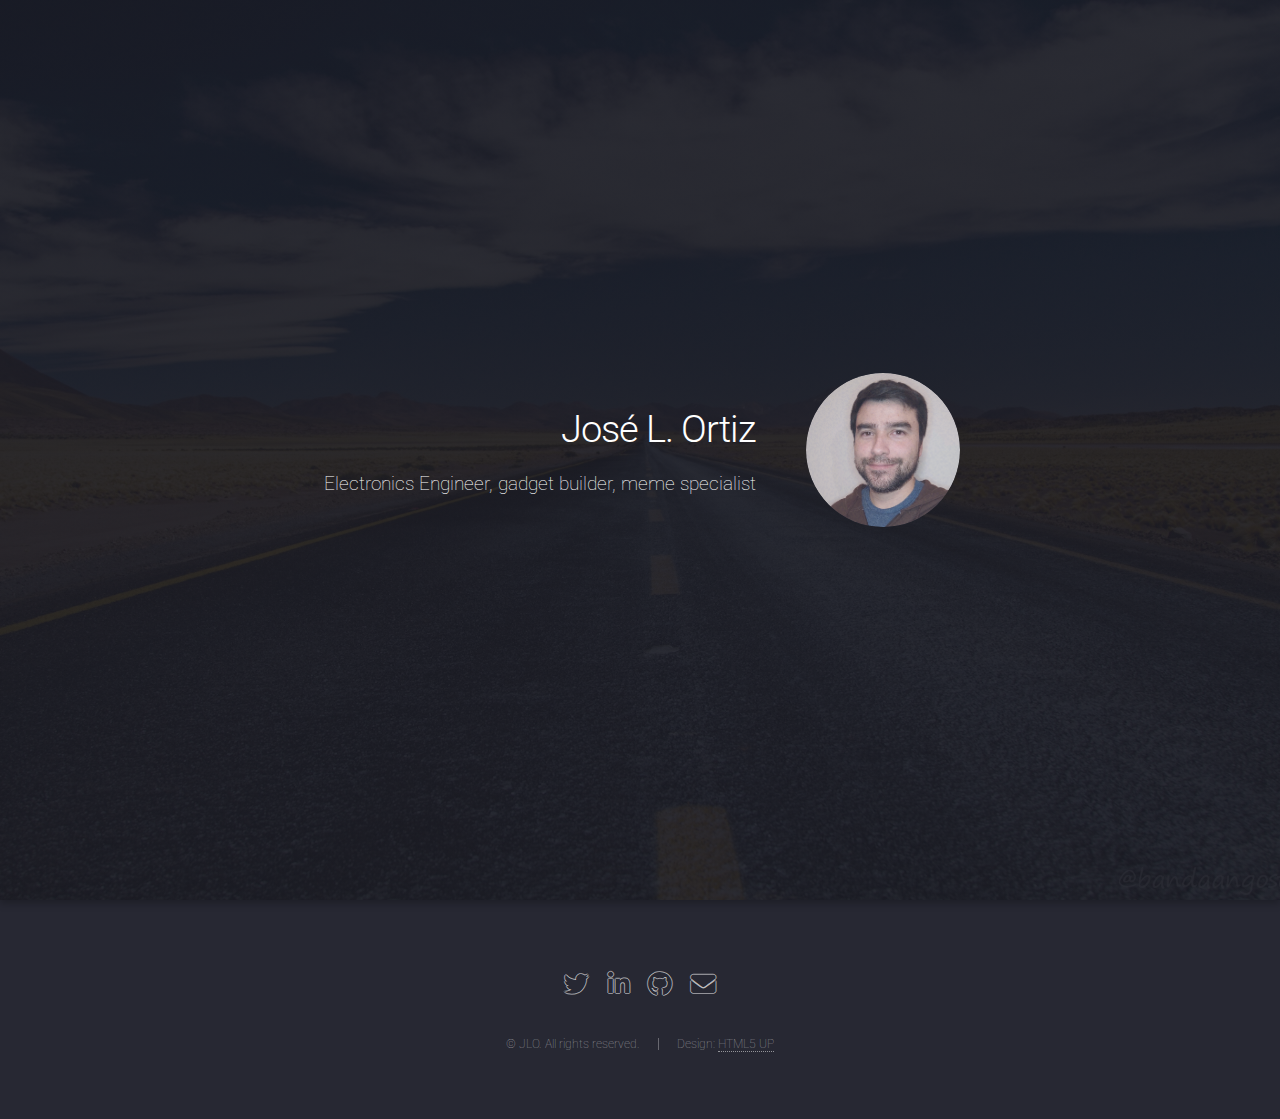
==== commit d90bd713: "Customization for JLO's profile page" ====
--- a/index.html
+++ b/index.html
@@ -6,7 +6,7 @@
 -->
 <html>
 	<head>
-		<title>Landed by HTML5 UP</title>
+		<title>JLO: the profile</title>
 		<meta charset="utf-8" />
 		<meta name="viewport" content="width=device-width, initial-scale=1, user-scalable=no" />
 		<link rel="stylesheet" href="assets/css/main.css" />
@@ -15,189 +15,29 @@
 	<body class="is-preload landing">
 		<div id="page-wrapper">
 
-			<!-- Header -->
-				<header id="header">
-					<h1 id="logo"><a href="index.html">Landed</a></h1>
-					<nav id="nav">
-						<ul>
-							<li><a href="index.html">Home</a></li>
-							<li>
-								<a href="#">Layouts</a>
-								<ul>
-									<li><a href="left-sidebar.html">Left Sidebar</a></li>
-									<li><a href="right-sidebar.html">Right Sidebar</a></li>
-									<li><a href="no-sidebar.html">No Sidebar</a></li>
-									<li>
-										<a href="#">Submenu</a>
-										<ul>
-											<li><a href="#">Option 1</a></li>
-											<li><a href="#">Option 2</a></li>
-											<li><a href="#">Option 3</a></li>
-											<li><a href="#">Option 4</a></li>
-										</ul>
-									</li>
-								</ul>
-							</li>
-							<li><a href="elements.html">Elements</a></li>
-							<li><a href="#" class="button primary">Sign Up</a></li>
-						</ul>
-					</nav>
-				</header>
-
 			<!-- Banner -->
 				<section id="banner">
 					<div class="content">
 						<header>
-							<h2>The future has landed</h2>
-							<p>And there are no hoverboards or flying cars.<br />
-							Just apps. Lots of mother flipping apps.</p>
+							<h2>José L. Ortiz</h2>
+							<p>Electronics Engineer, gadget builder, meme specialist<br />
+							</p>
 						</header>
-						<span class="image"><img src="images/pic01.jpg" alt="" /></span>
-					</div>
-					<a href="#one" class="goto-next scrolly">Next</a>
-				</section>
-
-			<!-- One -->
-				<section id="one" class="spotlight style1 bottom">
-					<span class="image fit main"><img src="images/pic02.jpg" alt="" /></span>
-					<div class="content">
-						<div class="container">
-							<div class="row">
-								<div class="col-4 col-12-medium">
-									<header>
-										<h2>Odio faucibus ipsum integer consequat</h2>
-										<p>Nascetur eu nibh vestibulum amet gravida nascetur praesent</p>
-									</header>
-								</div>
-								<div class="col-4 col-12-medium">
-									<p>Feugiat accumsan lorem eu ac lorem amet sed accumsan donec.
-									Blandit orci porttitor semper. Arcu phasellus tortor enim mi
-									nisi praesent dolor adipiscing. Integer mi sed nascetur cep aliquet
-									augue varius tempus lobortis porttitor accumsan consequat
-									adipiscing lorem dolor.</p>
-								</div>
-								<div class="col-4 col-12-medium">
-									<p>Morbi enim nascetur et placerat lorem sed iaculis neque ante
-									adipiscing adipiscing metus massa. Blandit orci porttitor semper.
-									Arcu phasellus tortor enim mi mi nisi praesent adipiscing. Integer
-									mi sed nascetur cep aliquet augue varius tempus. Feugiat lorem
-									ipsum dolor nullam.</p>
-								</div>
-							</div>
-						</div>
-					</div>
-					<a href="#two" class="goto-next scrolly">Next</a>
-				</section>
-
-			<!-- Two -->
-				<section id="two" class="spotlight style2 right">
-					<span class="image fit main"><img src="images/pic03.jpg" alt="" /></span>
-					<div class="content">
-						<header>
-							<h2>Interdum amet non magna accumsan</h2>
-							<p>Nunc commodo accumsan eget id nisi eu col volutpat magna</p>
-						</header>
-						<p>Feugiat accumsan lorem eu ac lorem amet ac arcu phasellus tortor enim mi mi nisi praesent adipiscing. Integer mi sed nascetur cep aliquet augue varius tempus lobortis porttitor lorem et accumsan consequat adipiscing lorem.</p>
-						<ul class="actions">
-							<li><a href="#" class="button">Learn More</a></li>
-						</ul>
-					</div>
-					<a href="#three" class="goto-next scrolly">Next</a>
-				</section>
-
-			<!-- Three -->
-				<section id="three" class="spotlight style3 left">
-					<span class="image fit main bottom"><img src="images/pic04.jpg" alt="" /></span>
-					<div class="content">
-						<header>
-							<h2>Interdum felis blandit praesent sed augue</h2>
-							<p>Accumsan integer ultricies aliquam vel massa sapien phasellus</p>
-						</header>
-						<p>Feugiat accumsan lorem eu ac lorem amet ac arcu phasellus tortor enim mi mi nisi praesent adipiscing. Integer mi sed nascetur cep aliquet augue varius tempus lobortis porttitor lorem et accumsan consequat adipiscing lorem.</p>
-						<ul class="actions">
-							<li><a href="#" class="button">Learn More</a></li>
-						</ul>
-					</div>
-					<a href="#four" class="goto-next scrolly">Next</a>
-				</section>
-
-			<!-- Four -->
-				<section id="four" class="wrapper style1 special fade-up">
-					<div class="container">
-						<header class="major">
-							<h2>Accumsan sed tempus adipiscing blandit</h2>
-							<p>Iaculis ac volutpat vis non enim gravida nisi faucibus posuere arcu consequat</p>
-						</header>
-						<div class="box alt">
-							<div class="row gtr-uniform">
-								<section class="col-4 col-6-medium col-12-xsmall">
-									<span class="icon solid alt major fa-chart-area"></span>
-									<h3>Ipsum sed commodo</h3>
-									<p>Feugiat accumsan lorem eu ac lorem amet accumsan donec. Blandit orci porttitor.</p>
-								</section>
-								<section class="col-4 col-6-medium col-12-xsmall">
-									<span class="icon solid alt major fa-comment"></span>
-									<h3>Eleifend lorem ornare</h3>
-									<p>Feugiat accumsan lorem eu ac lorem amet accumsan donec. Blandit orci porttitor.</p>
-								</section>
-								<section class="col-4 col-6-medium col-12-xsmall">
-									<span class="icon solid alt major fa-flask"></span>
-									<h3>Cubilia cep lobortis</h3>
-									<p>Feugiat accumsan lorem eu ac lorem amet accumsan donec. Blandit orci porttitor.</p>
-								</section>
-								<section class="col-4 col-6-medium col-12-xsmall">
-									<span class="icon solid alt major fa-paper-plane"></span>
-									<h3>Non semper interdum</h3>
-									<p>Feugiat accumsan lorem eu ac lorem amet accumsan donec. Blandit orci porttitor.</p>
-								</section>
-								<section class="col-4 col-6-medium col-12-xsmall">
-									<span class="icon solid alt major fa-file"></span>
-									<h3>Odio laoreet accumsan</h3>
-									<p>Feugiat accumsan lorem eu ac lorem amet accumsan donec. Blandit orci porttitor.</p>
-								</section>
-								<section class="col-4 col-6-medium col-12-xsmall">
-									<span class="icon solid alt major fa-lock"></span>
-									<h3>Massa arcu accumsan</h3>
-									<p>Feugiat accumsan lorem eu ac lorem amet accumsan donec. Blandit orci porttitor.</p>
-								</section>
-							</div>
-						</div>
-						<footer class="major">
-							<ul class="actions special">
-								<li><a href="#" class="button">Magna sed feugiat</a></li>
-							</ul>
-						</footer>
+						<span class="image"><img src="images/jlo1_cropped.resized.jpg" alt="" /></span>
 					</div>
 				</section>
 
-			<!-- Five -->
-				<section id="five" class="wrapper style2 special fade">
-					<div class="container">
-						<header>
-							<h2>Magna faucibus lorem diam</h2>
-							<p>Ante metus praesent faucibus ante integer id accumsan eleifend</p>
-						</header>
-						<form method="post" action="#" class="cta">
-							<div class="row gtr-uniform gtr-50">
-								<div class="col-8 col-12-xsmall"><input type="email" name="email" id="email" placeholder="Your Email Address" /></div>
-								<div class="col-4 col-12-xsmall"><input type="submit" value="Get Started" class="fit primary" /></div>
-							</div>
-						</form>
-					</div>
-				</section>
 
 			<!-- Footer -->
 				<footer id="footer">
 					<ul class="icons">
-						<li><a href="#" class="icon brands alt fa-twitter"><span class="label">Twitter</span></a></li>
-						<li><a href="#" class="icon brands alt fa-facebook-f"><span class="label">Facebook</span></a></li>
-						<li><a href="#" class="icon brands alt fa-linkedin-in"><span class="label">LinkedIn</span></a></li>
-						<li><a href="#" class="icon brands alt fa-instagram"><span class="label">Instagram</span></a></li>
-						<li><a href="#" class="icon brands alt fa-github"><span class="label">GitHub</span></a></li>
-						<li><a href="#" class="icon solid alt fa-envelope"><span class="label">Email</span></a></li>
+						<li><a href="https://twitter.com/bandaangosta" class="icon brands alt fa-twitter"><span class="label">Twitter</span></a></li>
+						<li><a href="https://www.linkedin.com/in/jose-ortiz-garcia/" class="icon brands alt fa-linkedin-in"><span class="label">LinkedIn</span></a></li>
+						<li><a href="https://github.com/bandaangosta" class="icon brands alt fa-github"><span class="label">GitHub</span></a></li>
+						<li><a href="mailto:jlortiz@uc.cl" class="icon solid alt fa-envelope"><span class="label">Email</span></a></li>
 					</ul>
 					<ul class="copyright">
-						<li>&copy; Untitled. All rights reserved.</li><li>Design: <a href="http://html5up.net">HTML5 UP</a></li>
+						<li>&copy; JLO. All rights reserved.</li><li>Design: <a href="http://html5up.net">HTML5 UP</a></li>
 					</ul>
 				</footer>
 
--- a/assets/css/main.css
+++ b/assets/css/main.css
@@ -3471,10 +3471,10 @@
 		}
 
 		#banner:after {
-			background-image: -moz-linear-gradient(top, rgba(23, 24, 32, 0.95), rgba(23, 24, 32, 0.95)), url("images/overlay.png");;
-			background-image: -webkit-linear-gradient(top, rgba(23, 24, 32, 0.95), rgba(23, 24, 32, 0.95)), url("images/overlay.png");;
-			background-image: -ms-linear-gradient(top, rgba(23, 24, 32, 0.95), rgba(23, 24, 32, 0.95)), url("images/overlay.png");;
-			background-image: linear-gradient(top, rgba(23, 24, 32, 0.95), rgba(23, 24, 32, 0.95)), url("images/overlay.png");;
+			background-image: -moz-linear-gradient(top, rgba(23, 24, 32, 0.90), rgba(23, 24, 32, 0.90)), url("images/overlay.png");;
+			background-image: -webkit-linear-gradient(top, rgba(23, 24, 32, 0.90), rgba(23, 24, 32, 0.90)), url("images/overlay.png");;
+			background-image: -ms-linear-gradient(top, rgba(23, 24, 32, 0.90), rgba(23, 24, 32, 0.90)), url("images/overlay.png");;
+			background-image: linear-gradient(top, rgba(23, 24, 32, 0.90), rgba(23, 24, 32, 0.90)), url("images/overlay.png");;
 			content: '';
 			display: block;
 			height: 100%;
@@ -3513,10 +3513,10 @@
 			#banner .content .image {
 				border-radius: 100%;
 				display: inline-block;
-				height: 18em;
+				height: 10em;
 				margin-left: 3em;
 				vertical-align: middle;
-				width: 18em;
+				width: 10em;
 			}
 
 				#banner .content .image img {
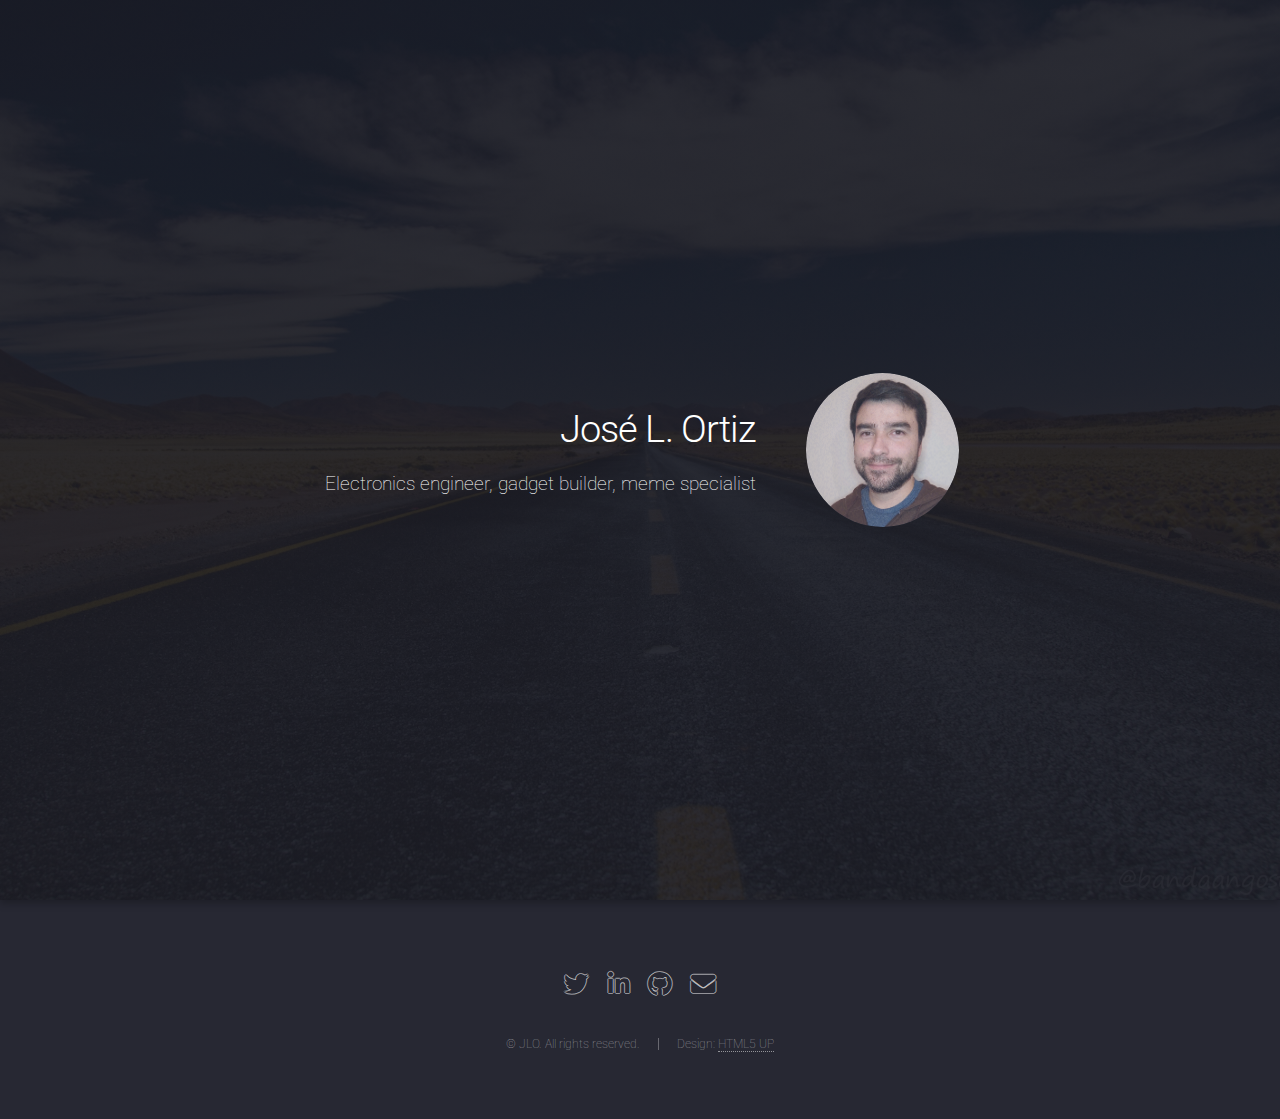
==== commit 8eabeb16: "Fixed typo" ====
--- a/index.html
+++ b/index.html
@@ -20,7 +20,7 @@
 					<div class="content">
 						<header>
 							<h2>José L. Ortiz</h2>
-							<p>Electronics Engineer, gadget builder, meme specialist<br />
+							<p>Electronics engineer, gadget builder, meme specialist<br />
 							</p>
 						</header>
 						<span class="image"><img src="images/jlo1_cropped.resized.jpg" alt="" /></span>
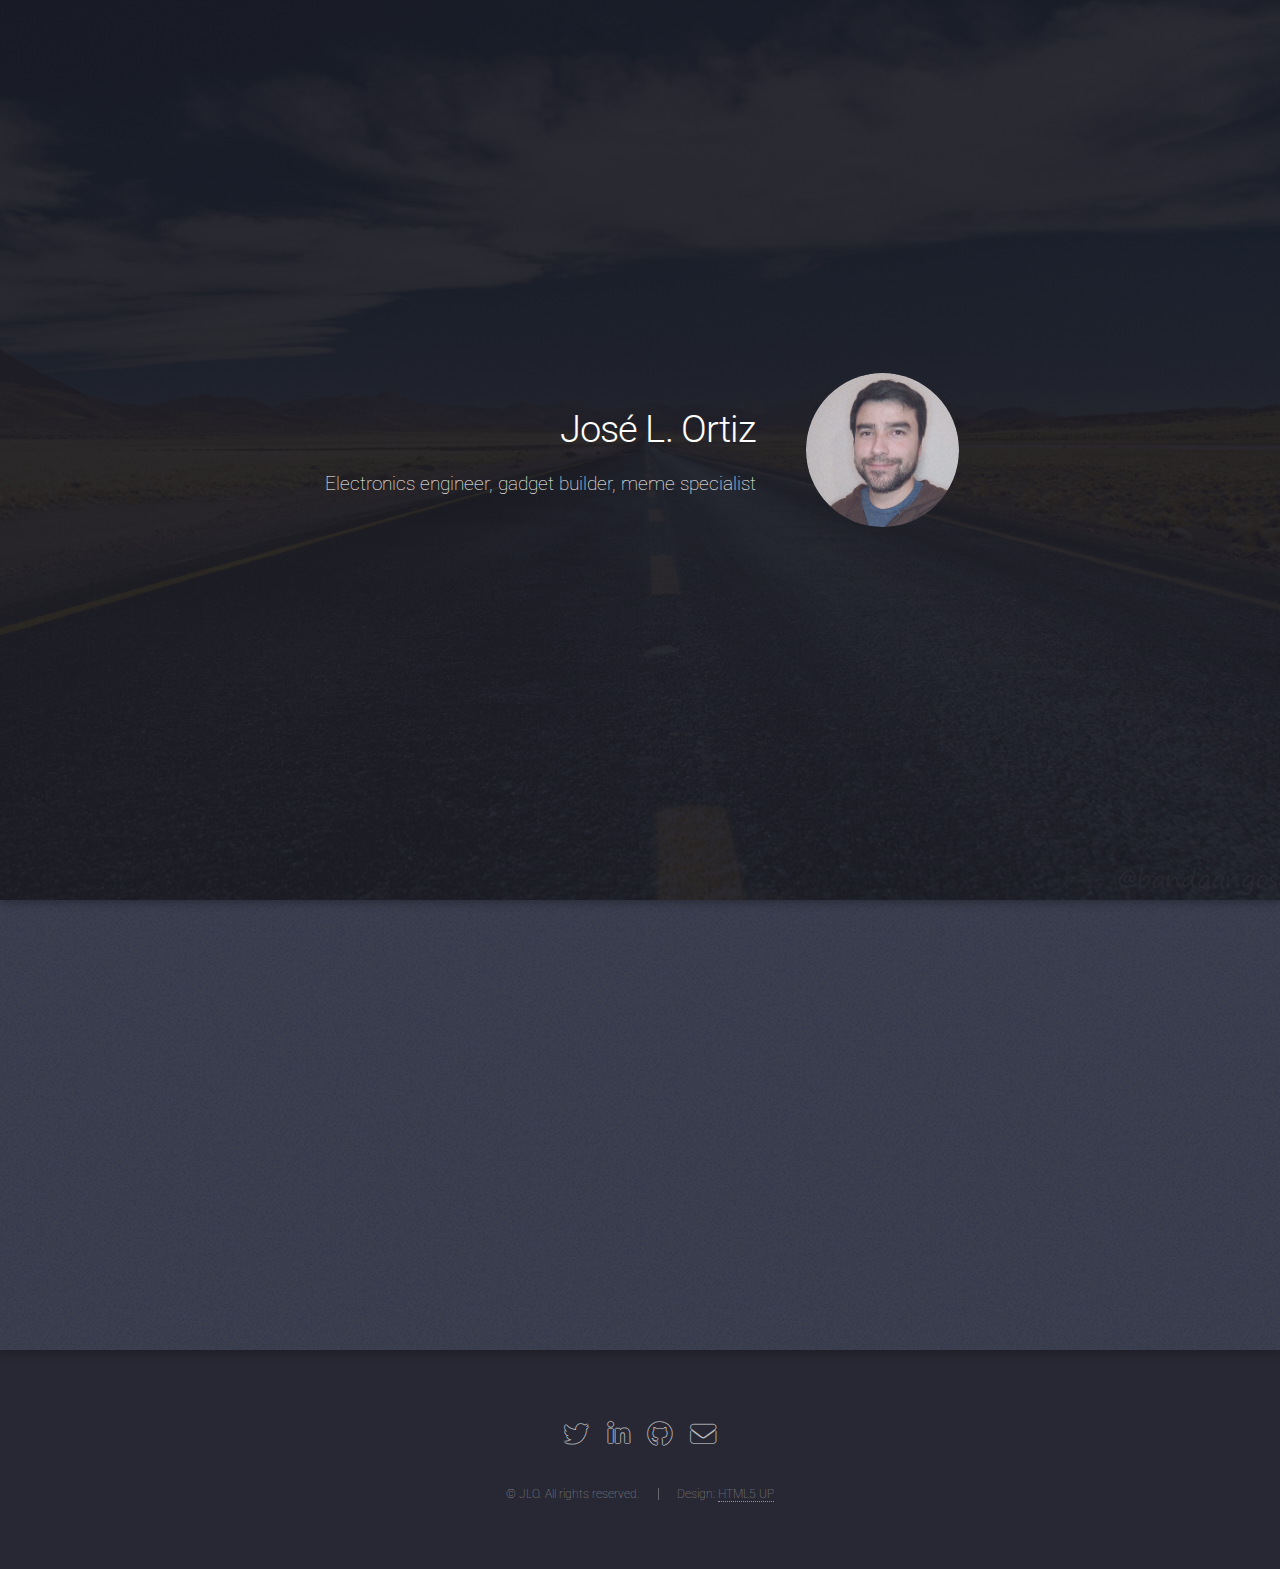
==== commit 7b8a4cbb: "Adds new section with photos" ====
--- a/index.html
+++ b/index.html
@@ -27,6 +27,37 @@
 					</div>
 				</section>
 
+			<!-- One -->
+			<section id="one" class="spotlight style1 bottom">
+				<span class="image fit main"><img src="images/composite3.jpg" alt="" /></span>
+				<!-- <div class="content">
+					<div class="container">
+						<div class="row">
+							<div class="col-4 col-12-medium">
+								<header>
+									<h2>Odio faucibus ipsum integer consequat</h2>
+									<p>Nascetur eu nibh vestibulum amet gravida nascetur praesent</p>
+								</header>
+							</div>
+							<div class="col-4 col-12-medium">
+								<p>Feugiat accumsan lorem eu ac lorem amet sed accumsan donec.
+									Blandit orci porttitor semper. Arcu phasellus tortor enim mi
+									nisi praesent dolor adipiscing. Integer mi sed nascetur cep aliquet
+									augue varius tempus lobortis porttitor accumsan consequat
+									adipiscing lorem dolor.</p>
+							</div>
+							<div class="col-4 col-12-medium">
+								<p>Morbi enim nascetur et placerat lorem sed iaculis neque ante
+									adipiscing adipiscing metus massa. Blandit orci porttitor semper.
+									Arcu phasellus tortor enim mi mi nisi praesent adipiscing. Integer
+									mi sed nascetur cep aliquet augue varius tempus. Feugiat lorem
+									ipsum dolor nullam.</p>
+							</div>
+						</div>
+					</div>
+				</div>
+				<a href="#two" class="goto-next scrolly">Next</a> -->
+			</section>
 
 			<!-- Footer -->
 				<footer id="footer">
--- a/assets/css/main.css
+++ b/assets/css/main.css
@@ -2971,7 +2971,7 @@
 		background-position: center center;
 		background-size: cover;
 		box-shadow: 0 0.25em 0.5em 0 rgba(0, 0, 0, 0.25);
-		height: 100vh;
+		height: 50vh;
 		overflow: hidden;
 		position: relative;
 	}
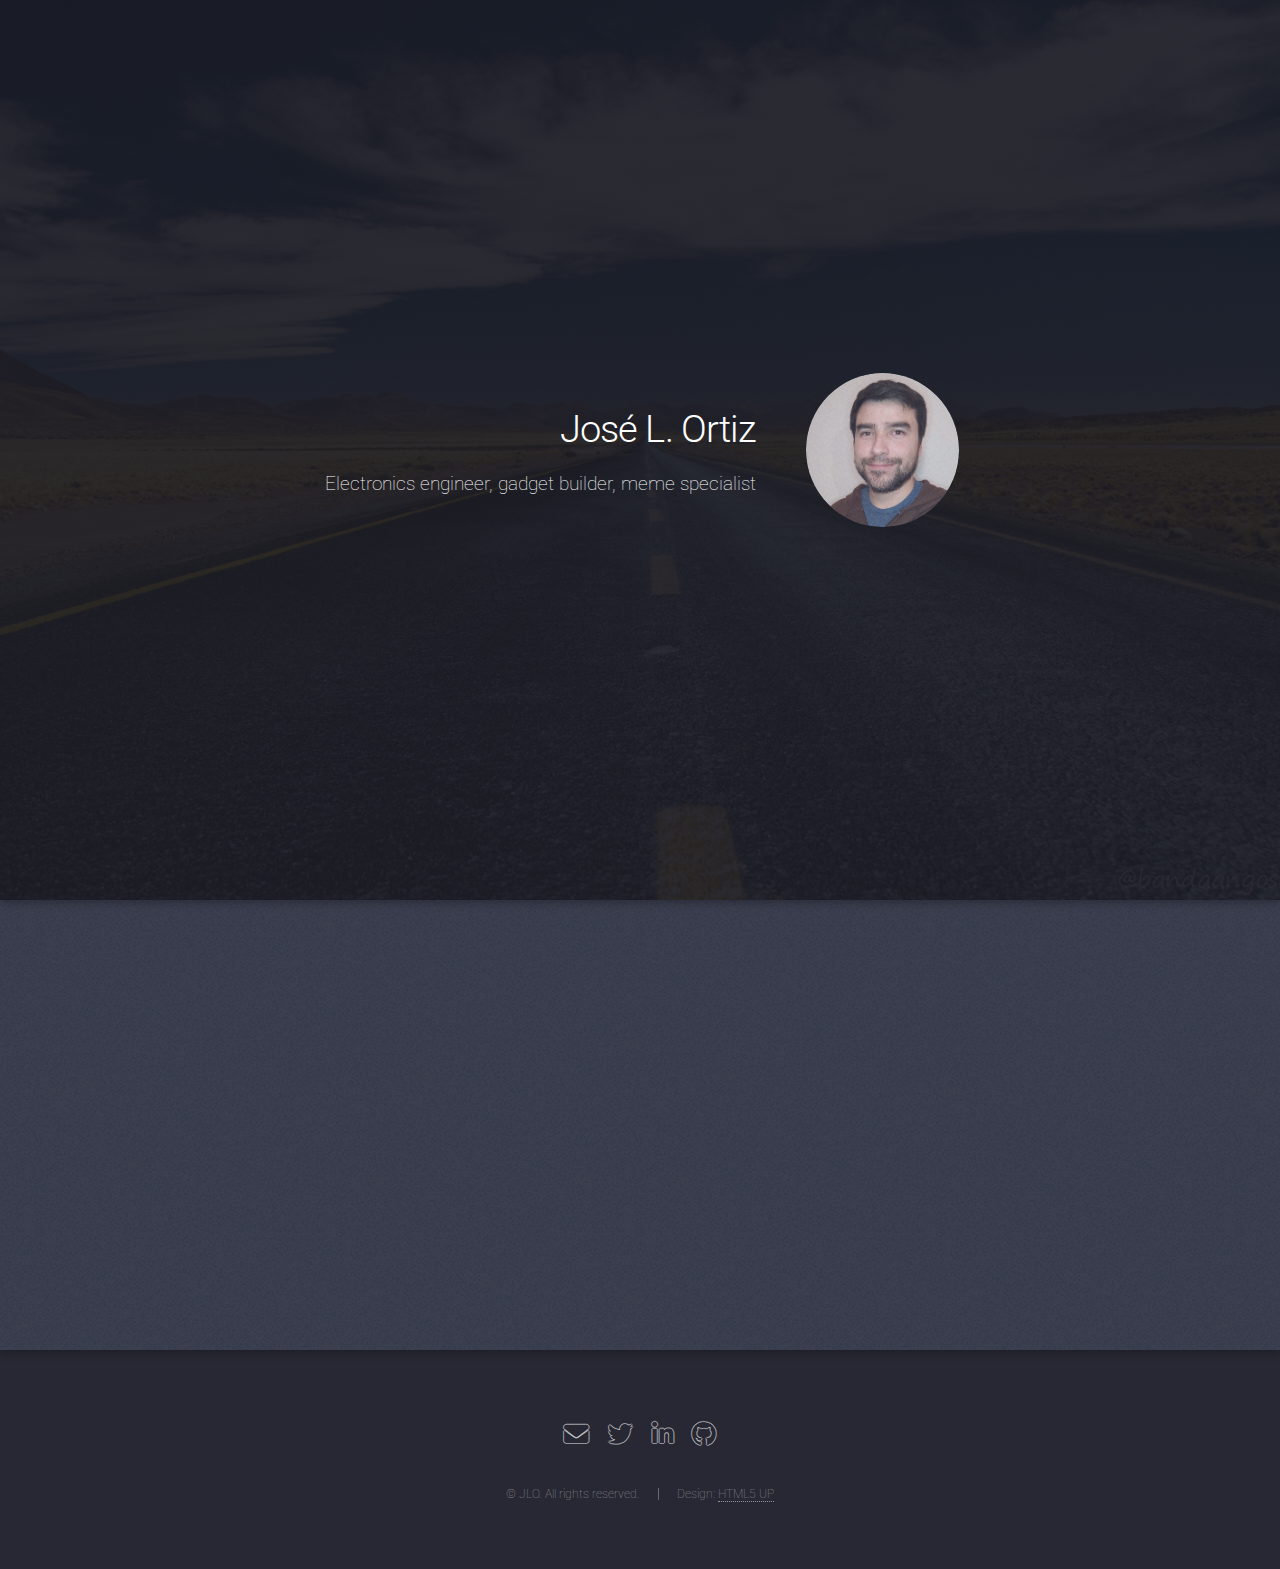
==== commit 1010e8aa: "Updates meta tags for social media thumbnails" ====
--- a/index.html
+++ b/index.html
@@ -9,6 +9,13 @@
 		<title>JLO: the profile</title>
 		<meta charset="utf-8" />
 		<meta name="viewport" content="width=device-width, initial-scale=1, user-scalable=no" />
+		<meta name="description" content="JLO's profile landing page">
+		<meta property="og:title" content="JLO's profile" />
+		<meta property="og:url" content="https://jlo.cl" />
+		<meta property="og:description" content="JLO's profile landing page">
+		<meta property="og:image" content="https://jlo.cl/images/jlo_small.png">
+		<meta property="og:type" content="website" />
+		<meta property="og:locale" content="en_US" />
 		<link rel="stylesheet" href="assets/css/main.css" />
 		<noscript><link rel="stylesheet" href="assets/css/noscript.css" /></noscript>
 	</head>
@@ -62,10 +69,10 @@
 			<!-- Footer -->
 				<footer id="footer">
 					<ul class="icons">
+						<li><a href="mailto:jlortiz@uc.cl" class="icon solid alt fa-envelope"><span class="label">Email</span></a></li>
 						<li><a href="https://twitter.com/bandaangosta" class="icon brands alt fa-twitter"><span class="label">Twitter</span></a></li>
 						<li><a href="https://www.linkedin.com/in/jose-ortiz-garcia/" class="icon brands alt fa-linkedin-in"><span class="label">LinkedIn</span></a></li>
 						<li><a href="https://github.com/bandaangosta" class="icon brands alt fa-github"><span class="label">GitHub</span></a></li>
-						<li><a href="mailto:jlortiz@uc.cl" class="icon solid alt fa-envelope"><span class="label">Email</span></a></li>
 					</ul>
 					<ul class="copyright">
 						<li>&copy; JLO. All rights reserved.</li><li>Design: <a href="http://html5up.net">HTML5 UP</a></li>
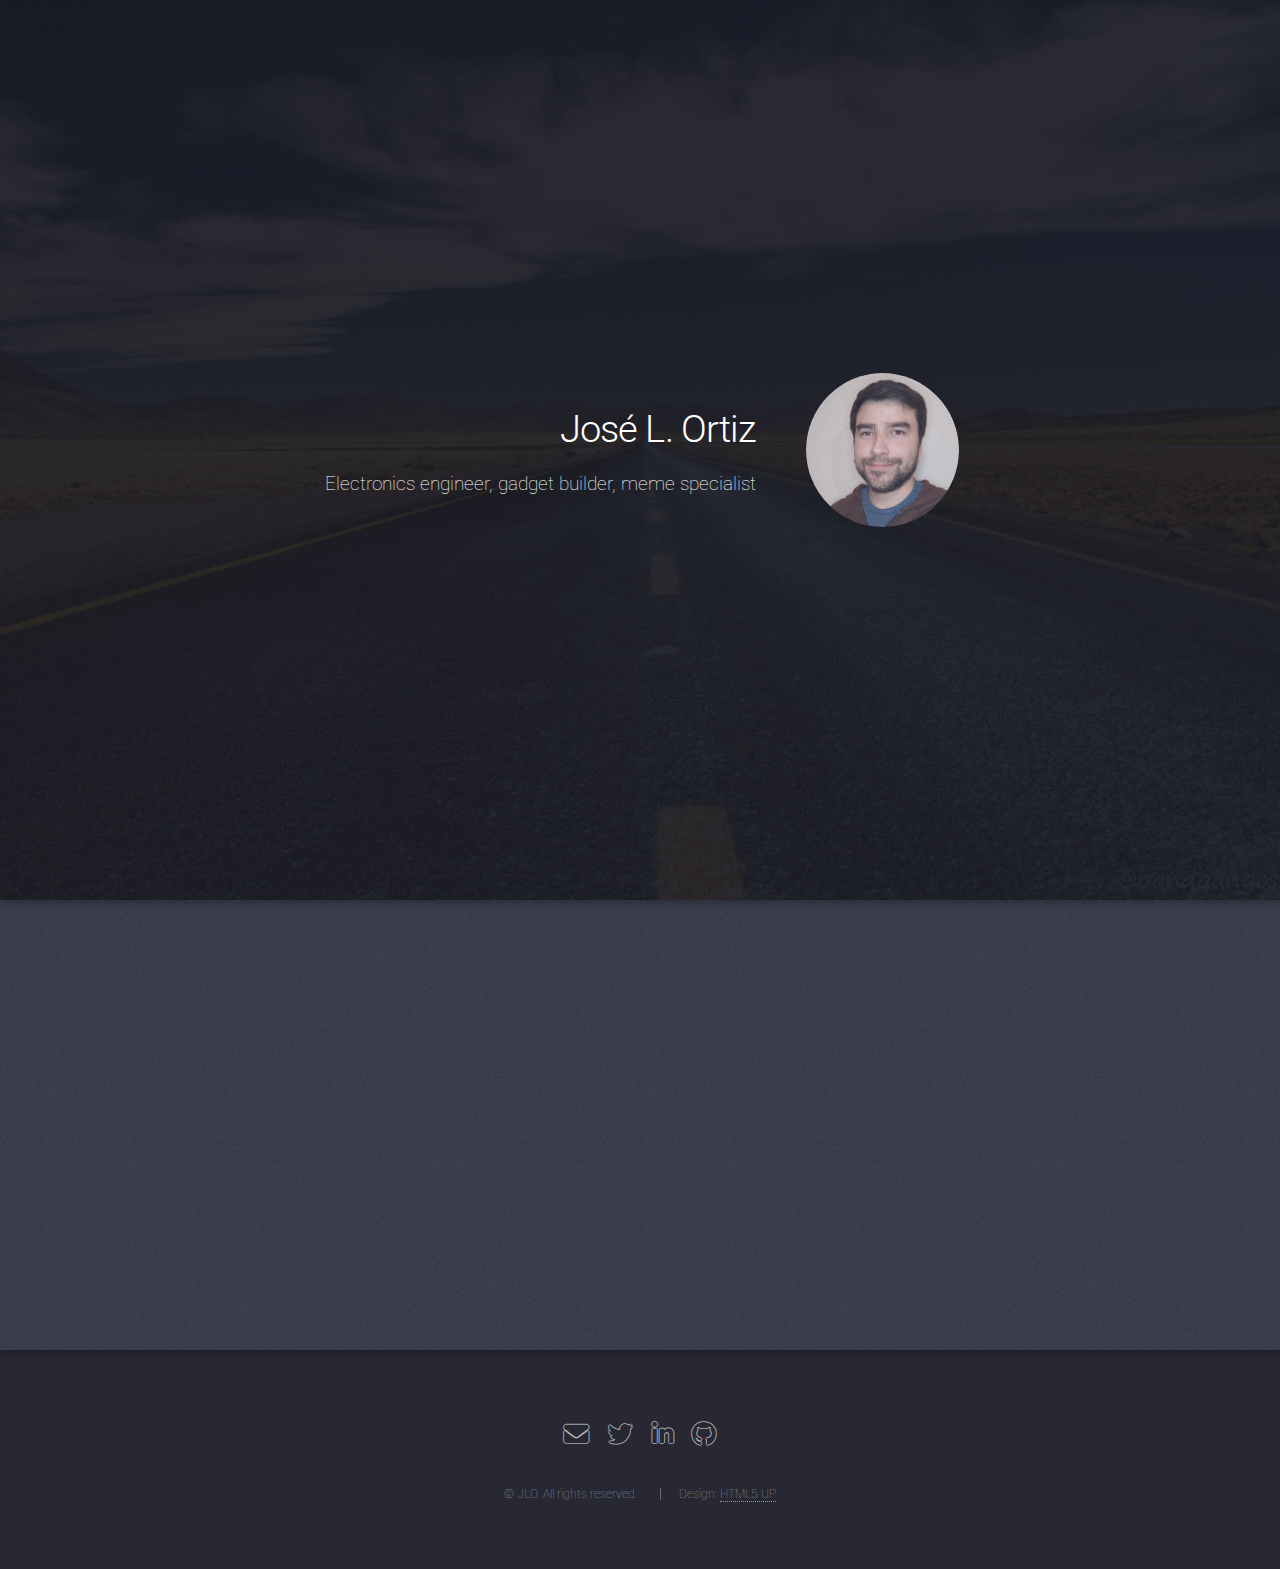
==== commit 5bb9a846: "Adds script to prevent e-mail scraping to stop spammers" ====
--- a/index.html
+++ b/index.html
@@ -5,39 +5,43 @@
 	Free for personal and commercial use under the CCA 3.0 license (html5up.net/license)
 -->
 <html>
-	<head>
-		<title>JLO: the profile</title>
-		<meta charset="utf-8" />
-		<meta name="viewport" content="width=device-width, initial-scale=1, user-scalable=no" />
-		<meta name="description" content="JLO's profile landing page">
-		<meta property="og:title" content="JLO's profile" />
-		<meta property="og:url" content="https://jlo.cl" />
-		<meta property="og:description" content="JLO's profile landing page">
-		<meta property="og:image" content="https://jlo.cl/images/jlo_small.png">
-		<meta property="og:type" content="website" />
-		<meta property="og:locale" content="en_US" />
-		<link rel="stylesheet" href="assets/css/main.css" />
-		<noscript><link rel="stylesheet" href="assets/css/noscript.css" /></noscript>
-	</head>
-	<body class="is-preload landing">
-		<div id="page-wrapper">
 
-			<!-- Banner -->
-				<section id="banner">
-					<div class="content">
-						<header>
-							<h2>José L. Ortiz</h2>
-							<p>Electronics engineer, gadget builder, meme specialist<br />
-							</p>
-						</header>
-						<span class="image"><img src="images/jlo1_cropped.resized.jpg" alt="" /></span>
-					</div>
-				</section>
+<head>
+	<title>JLO: the profile</title>
+	<meta charset="utf-8" />
+	<meta name="viewport" content="width=device-width, initial-scale=1, user-scalable=no" />
+	<meta name="description" content="JLO's profile landing page">
+	<meta property="og:title" content="JLO's profile" />
+	<meta property="og:url" content="https://jlo.cl" />
+	<meta property="og:description" content="Electronics engineer, gadget builder, meme specialist">
+	<meta property="og:image" content="https://jlo.cl/images/jlo_small.png">
+	<meta property="og:type" content="website" />
+	<meta property="og:locale" content="en_US" />
+	<link rel="stylesheet" href="assets/css/main.css" />
+	<noscript>
+		<link rel="stylesheet" href="assets/css/noscript.css" />
+	</noscript>
+</head>
 
-			<!-- One -->
-			<section id="one" class="spotlight style1 bottom">
-				<span class="image fit main"><img src="images/composite3.jpg" alt="" /></span>
-				<!-- <div class="content">
+<body class="is-preload landing">
+	<div id="page-wrapper">
+
+		<!-- Banner -->
+		<section id="banner">
+			<div class="content">
+				<header>
+					<h2>José L. Ortiz</h2>
+					<p>Electronics engineer, gadget builder, meme specialist<br />
+					</p>
+				</header>
+				<span class="image"><img src="images/jlo1_cropped.resized.jpg" alt="" /></span>
+			</div>
+		</section>
+
+		<!-- One -->
+		<section id="one" class="spotlight style1 bottom">
+			<span class="image fit main"><img src="images/composite3.jpg" alt="" /></span>
+			<!-- <div class="content">
 					<div class="container">
 						<div class="row">
 							<div class="col-4 col-12-medium">
@@ -64,32 +68,54 @@
 					</div>
 				</div>
 				<a href="#two" class="goto-next scrolly">Next</a> -->
-			</section>
+		</section>
 
-			<!-- Footer -->
-				<footer id="footer">
-					<ul class="icons">
-						<li><a href="mailto:jlortiz@uc.cl" class="icon solid alt fa-envelope"><span class="label">Email</span></a></li>
-						<li><a href="https://twitter.com/bandaangosta" class="icon brands alt fa-twitter"><span class="label">Twitter</span></a></li>
-						<li><a href="https://www.linkedin.com/in/jose-ortiz-garcia/" class="icon brands alt fa-linkedin-in"><span class="label">LinkedIn</span></a></li>
-						<li><a href="https://github.com/bandaangosta" class="icon brands alt fa-github"><span class="label">GitHub</span></a></li>
-					</ul>
-					<ul class="copyright">
-						<li>&copy; JLO. All rights reserved.</li><li>Design: <a href="http://html5up.net">HTML5 UP</a></li>
-					</ul>
-				</footer>
+		<!-- Footer -->
+		<footer id="footer">
+			<ul class="icons">
+				<li><a href="gotcha" class="icon solid alt fa-envelope" id="mlink"><span class="label">Email</span></a>
+				</li>
+				<li><a href="https://twitter.com/bandaangosta" class="icon brands alt fa-twitter"><span
+							class="label">Twitter</span></a></li>
+				<li><a href="https://www.linkedin.com/in/jose-ortiz-garcia/"
+						class="icon brands alt fa-linkedin-in"><span class="label">LinkedIn</span></a></li>
+				<li><a href="https://github.com/bandaangosta" class="icon brands alt fa-github"><span
+							class="label">GitHub</span></a></li>
+			</ul>
+			<ul class="copyright">
+				<li>&copy; JLO. All rights reserved.</li>
+				<li>Design: <a href="http://html5up.net">HTML5 UP</a></li>
+			</ul>
+		</footer>
 
-		</div>
+	</div>
 
-		<!-- Scripts -->
-			<script src="assets/js/jquery.min.js"></script>
-			<script src="assets/js/jquery.scrolly.min.js"></script>
-			<script src="assets/js/jquery.dropotron.min.js"></script>
-			<script src="assets/js/jquery.scrollex.min.js"></script>
-			<script src="assets/js/browser.min.js"></script>
-			<script src="assets/js/breakpoints.min.js"></script>
-			<script src="assets/js/util.js"></script>
-			<script src="assets/js/main.js"></script>
+	<script>
+		// Script to prevent e-mail scraping for them nasty spammers
+		// https://mattwthomas.com/blog/stop-email-scraping/
 
-	</body>
+		/* 1. define variables */
+		var me = "jlortiz";
+		var place = "uc.cl";
+
+		/* 2. find email link to replace */
+		var elink = document.getElementById("mlink");
+
+		/* 3. replace link href with variables  */
+		elink.href = `mailto:${me}@${place}`;
+	</script>
+
+
+	<!-- Scripts -->
+	<script src="assets/js/jquery.min.js"></script>
+	<script src="assets/js/jquery.scrolly.min.js"></script>
+	<script src="assets/js/jquery.dropotron.min.js"></script>
+	<script src="assets/js/jquery.scrollex.min.js"></script>
+	<script src="assets/js/browser.min.js"></script>
+	<script src="assets/js/breakpoints.min.js"></script>
+	<script src="assets/js/util.js"></script>
+	<script src="assets/js/main.js"></script>
+
+</body>
+
 </html>